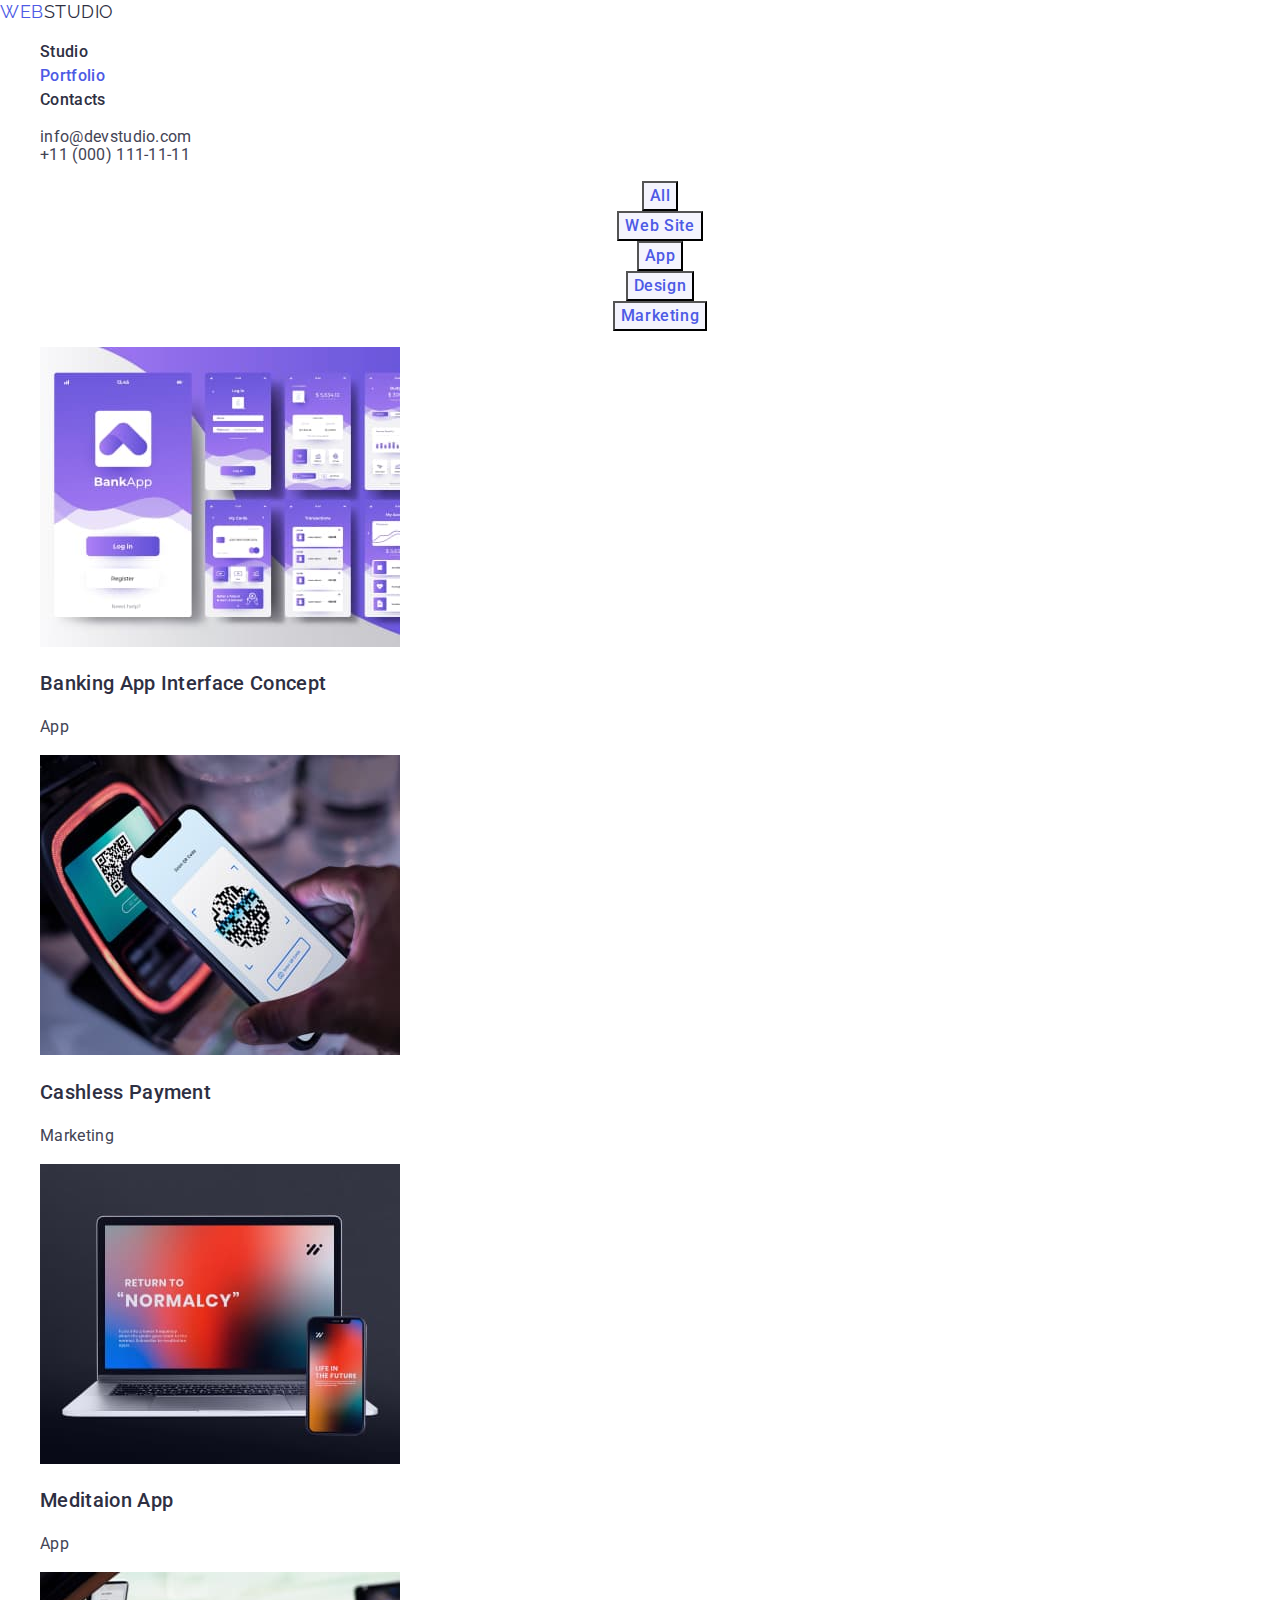
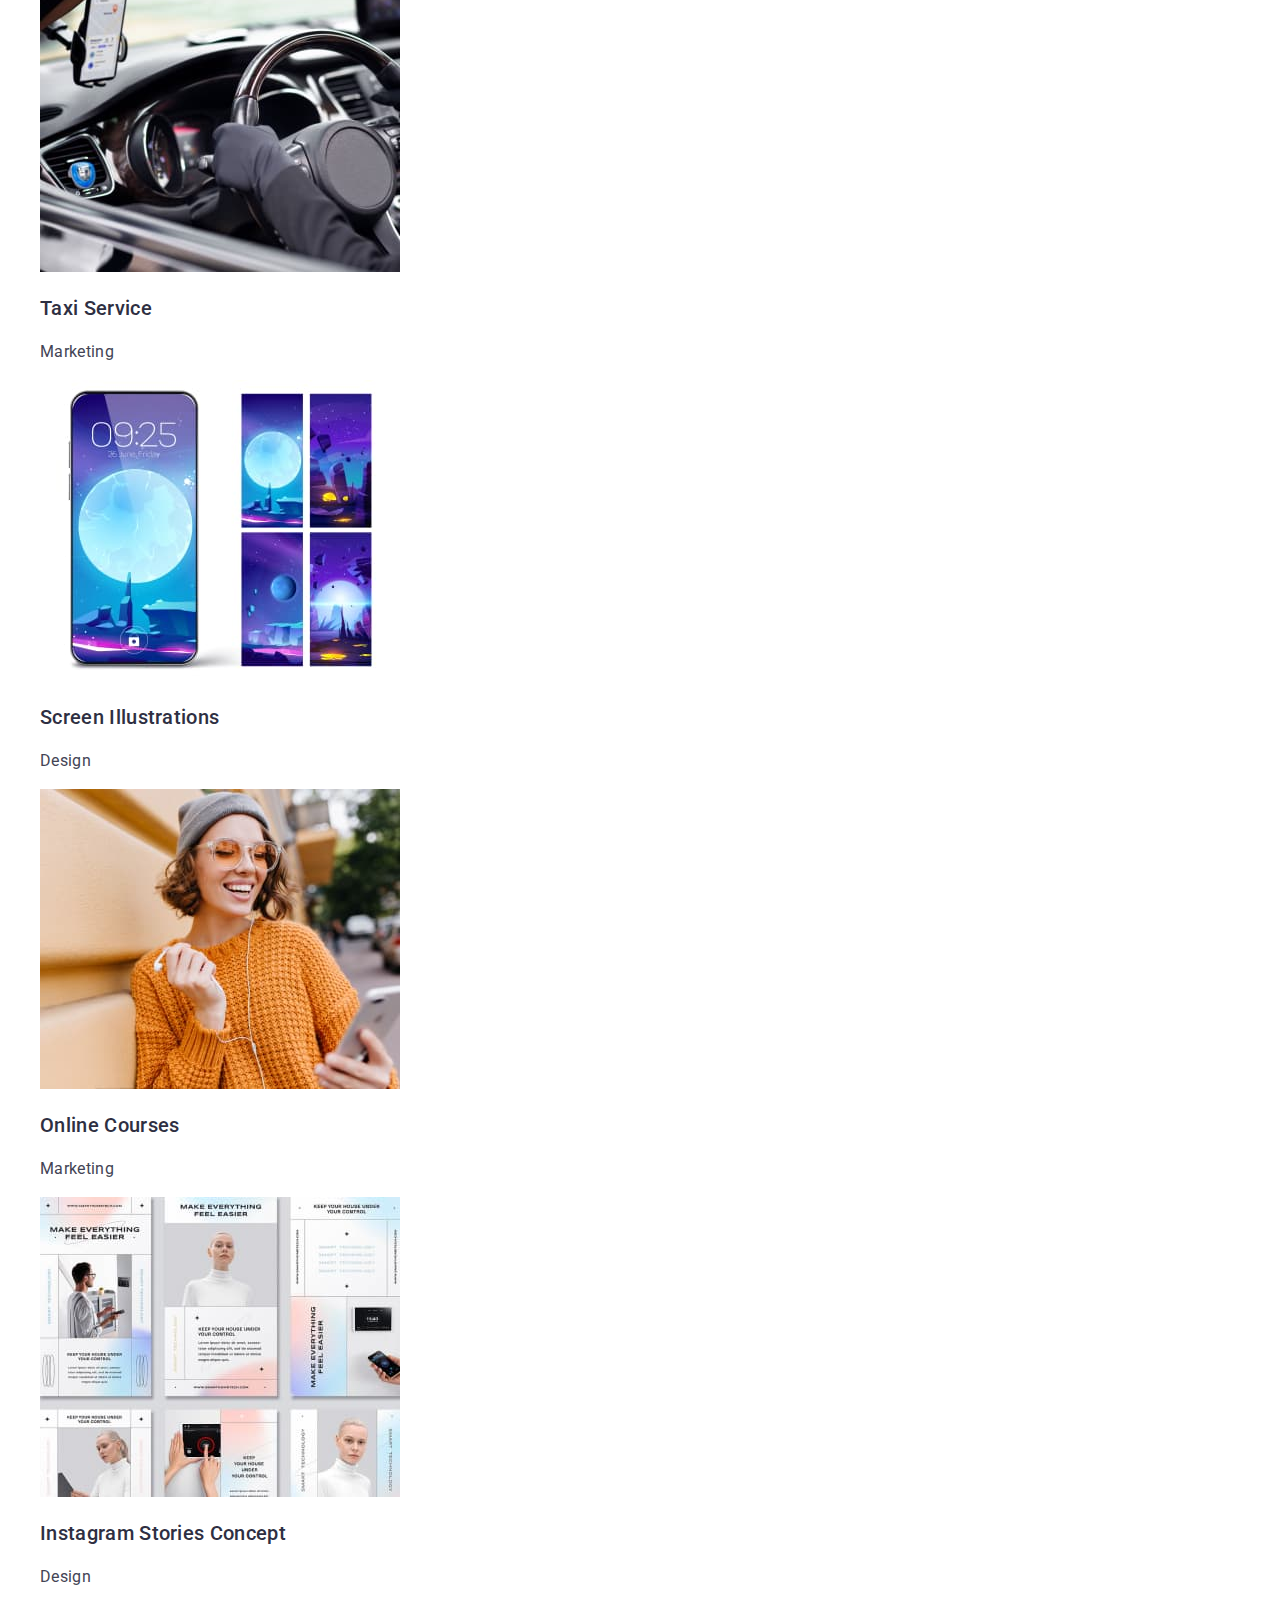
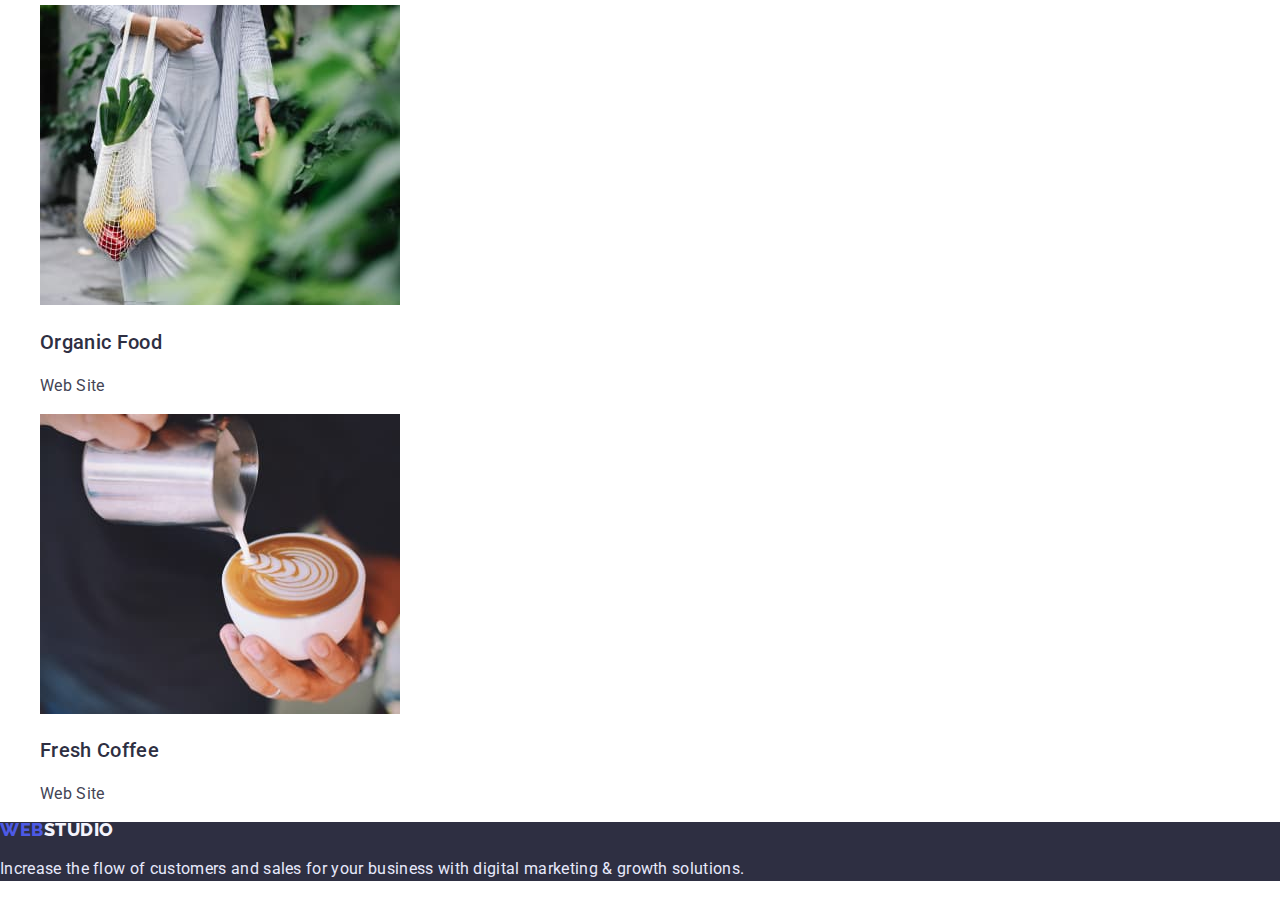
==== portfolio.html @ 766f39b8 "summ" ====
<!DOCTYPE html>
<html lang="en">
  <head>
    <meta charset="UTF-8" />
    <meta http-equiv="X-UA-Compatible" content="IE=edge" />
    <meta name="viewport" content="width=device-width, initial-scale=1.0" />
    <title>Portfolio</title>
    <link rel="preconnect" href="https://fonts.googleapis.com" />
    <link rel="preconnect" href="https://fonts.gstatic.com" crossorigin />
    <link
      href="https://fonts.googleapis.com/css2?family=Raleway:wght@800&family=Roboto:wght@400;500;700;900&display=swap"
      rel="stylesheet"
    />
    <link rel="stylesheet" href="./css/modern-normalize.css" />
    <link rel="stylesheet" href="./css/styles.css" />
  </head>
  <body>
    <!----------------------------------- header-section -------------------------------------->
    <header class="page-header">
      <a href="./index.html" class="link logo"
        ><span class="logo-item">web</span><span class="logo-syllable">studio</span></a
      >

      <nav class="nav">
        <ul class="nav-list list">
          <li class="nav-list-item">
            <a href="./index.html" class="nav-list-link link">Studio</a>
          </li>
          <li class="nav-list-item">
            <a href="./portfolio.html" class="nav-list-link link current">Portfolio</a>
          </li>
          <li class="nav-list-item">
            <a href="" class="nav-list-link link">Contacts</a>
          </li>
        </ul>
      </nav>

      <ul class="contact-list list">
        <li class="contact-list-item">
          <a href="mailto:info@devstudio.com" class="contact-list-link link">info@devstudio.com</a>
        </li>
        <li class="contact-list-item">
          <a href="tel:+110001111111" class="contact-list-link link">+11 (000) 111-11-11</a>
        </li>
      </ul>
    </header>

    <main>
      <section>
        <!--------------------------------------- filter ---------------------------------------->
        <h1 class="visually-hidden">Our services</h1>
        <ul class="filter-list list">
          <li><button type="button" class="filter-btn pointer">All</button></li>
          <li><button type="button" class="filter-btn pointer">Web Site</button></li>
          <li><button type="button" class="filter-btn pointer">App</button></li>
          <li><button type="button" class="filter-btn pointer">Design</button></li>
          <li><button type="button" class="filter-btn pointer">Marketing</button></li>
        </ul>

        <!--------------------------------------- examples ---------------------------------------->
        <h2 class="visually-hidden">Examples</h2>
        <ul class="examples-list list">
          <li class="examples-item"
            ><img
              src="./img-potrfolio/example-1.jpg"
              alt="Banking App Interface Concept"
              width="360"
              height="300"
            />
            <h3 class="examples-title">Banking App Interface Concept</h3>
            <p class="examples-text">App</p>
          </li>
          <li class="examples-item"
            ><img
              src="./img-potrfolio/example-2.jpg"
              alt="Cashless Payment"
              width="360"
              height="300"
            />
            <h3 class="examples-title">Cashless Payment</h3>
            <p class="examples-text">Marketing</p>
          </li>
          <li class="examples-item"
            ><img
              src="./img-potrfolio/example-3.jpg"
              alt="Meditaion App"
              width="360"
              height="300"
            />
            <h3 class="examples-title">Meditaion App</h3>
            <p class="examples-text">App</p>
          </li>
          <li class="examples-item"
            ><img src="./img-potrfolio/example-4.jpg" alt="Taxi Service" width="360" height="300" />
            <h3 class="examples-title">Taxi Service</h3>
            <p class="examples-text">Marketing</p>
          </li>
          <li class="examples-item"
            ><img
              src="./img-potrfolio/example-5.jpg"
              alt="Screen Illustrations"
              width="360"
              height="300"
            />
            <h3 class="examples-title">Screen Illustrations</h3>
            <p class="examples-text">Design</p>
          </li>
          <li class="examples-item"
            ><img
              src="./img-potrfolio/example-6.jpg"
              alt="Online Courses"
              width="360"
              height="300"
            />
            <h3 class="examples-title">Online Courses</h3>
            <p class="examples-text">Marketing</p>
          </li>
          <li class="examples-item"
            ><img
              src="./img-potrfolio/example-7.jpg"
              alt="Instagram Stories Concept"
              width="360"
              height="300"
            />
            <h3 class="examples-title">Instagram Stories Concept</h3>
            <p class="examples-text">Design</p>
          </li>
          <li class="examples-item"
            ><img src="./img-potrfolio/example-8.jpg" alt="Organic Food" width="360" height="300" />
            <h3 class="examples-title">Organic Food</h3>
            <p class="examples-text">Web Site</p>
          </li>
          <li class="examples-item"
            ><img src="./img-potrfolio/example-9.jpg" alt="Fresh Coffee" width="360" height="300" />
            <h3 class="examples-title">Fresh Coffee</h3>
            <p class="examples-text">Web Site</p>
          </li>
        </ul>
      </section>
    </main>
    <!-- -------------------------------------- footer ------------------------------------------>
    <footer class="footer">
      <h2 class="visually-hidden">Call to action</h2>
      <a href="./index.html" class="link footer-logo"
        ><span class="logo-item">web</span
        ><span class="footer-logo-syllable-secondary">studio</span></a
      >
      <p class="footer-text">
        Increase the flow of customers and sales for your business with digital marketing & growth
        solutions.
      </p>
    </footer>
  </body>
</html>
---- css/styles.css ----
:root {
  /* colors */
  --primary-background: #ffffff;
  --primary-brand: #4d5ae5;
  --pressed-state: #404bbf;
  --dark: #2e2f42;
  --text: #434455;
  --accent: #e7e9fc;
  --light: #f4f4fd;
}

body {
  background-color: var(--primary-background);
  color: var(--dark);
  font-family: 'Roboto', sans-serif;
  letter-spacing: 0.02em;
  font-size: 16px;
}

.list {
  list-style: none;
}
.link {
  text-decoration: none;
}

.visually-hidden {
  position: absolute;
  width: 1px;
  height: 1px;
  margin: -1px;
  border: 0;
  padding: 0;
  white-space: nowrap;
  clip-path: inset(100%);
  clip: rect(0 0 0 0);
  overflow: hidden;
}

/* ------------------header sectoin---------------*/

.logo {
  font-family: 'Raleway', sans-serif;
  font-size: 18px;
  line-height: 1.33;
  letter-spacing: 0.03em;
  text-transform: uppercase;
}

.logo-item {
  color: var(--primary-brand);
}
.logo-syllable {
  color: var(--dark);
}

.nav-list {
  line-height: 1.5;
}

.nav-list-link {
  font-weight: 500;
  color: var(--dark);
}

.current {
  color: var(--primary-brand);
}

.contact-list-link {
  color: var(--text);
}

.nav-list-link:hover,
.nav-list-link:focus,
.contact-list-link:hover,
.contact-list-link:focus {
  color: var(--primary-brand);
}

/* -----------------------hero----------------------- */

.hero {
  background-color: var(--dark);
}
.main-title {
  font-weight: 700;
  font-size: 56px;
  letter-spacing: 0.02em;
  line-height: 1.07;
  text-align: center;
  color: var(--primary-background);
}

.hero-btn {
  font-family: inherit;
  font-weight: 500;
  font-size: 16px;
  line-height: 1.5;
  letter-spacing: 0.04em;
  color: var(--primary-background);
  background-color: var(--primary-brand);
}

.pointer {
  cursor: pointer;
}

.hero-btn:hover,
.hero-btn:focus {
  color: var(--primary-background);
  background-color: var(--pressed-state);
}

/* ------------------advantages------------------------ */
.advantages-slogan {
  font-weight: 500;
  font-size: 20px;
  line-height: 1.2;
  letter-spacing: 0.02em;
}

.advantages-text {
  line-height: 1.5;
  color: var(--text);
}

/* ----------------features---------------------- */
.features-title {
  font-weight: 700;
  font-size: 36px;
  line-height: 1.11;
  text-align: center;
  text-transform: capitalize;
  letter-spacing: 0.02em;
}

/* ------------------------teem----------------------*/
.teem-section {
  background-color: var(--light);
}

.teem-title {
  font-weight: 700;
  font-size: 36px;
  line-height: 1.11;
  text-align: center;
  text-transform: capitalize;
  letter-spacing: 0.02em;
}

.teem-list-name {
  font-weight: 500;
  font-size: 20px;
  line-height: 1.2;
  text-align: center;
  letter-spacing: 0.02em;
}

.teem-list-profession {
  line-height: 1.5;
  text-align: center;
  color: var(--text);
}

/*----------------------PORTFOLIO------------------ */

/*---------------------- filter --------------------*/

.filter-list {
  text-align: center;
}
.filter-btn {
  font-family: inherit;
  font-weight: 500;
  font-size: 16px;
  line-height: 1.5;
  letter-spacing: 0.04em;
  color: var(--primary-brand);
  background-color: var(--light);
}

.filter-btn:hover,
.filter-btn:focus {
  color: var(--primary-background);
  background-color: var(--pressed-state);
}

/* ---------------------examples------------------- */
.examples-title {
  font-weight: 500;
  font-size: 20px;
  line-height: 1.2;
}

.examples-text {
  line-height: 1.5;
  color: var(--text);
}

/* -----------------------------footer------------------------------- */
.footer {
  background-color: var(--dark);
}

.footer-logo {
  font-family: 'Raleway', sans-serif;
  font-weight: 800;
  font-size: 18px;
  line-height: 1.17px;
  letter-spacing: 0.03em;
  text-transform: uppercase;
}

.footer-logo-syllable-secondary {
  color: var(--light);
}

.footer-text {
  line-height: 1.5;
  color: var(--accent);
}
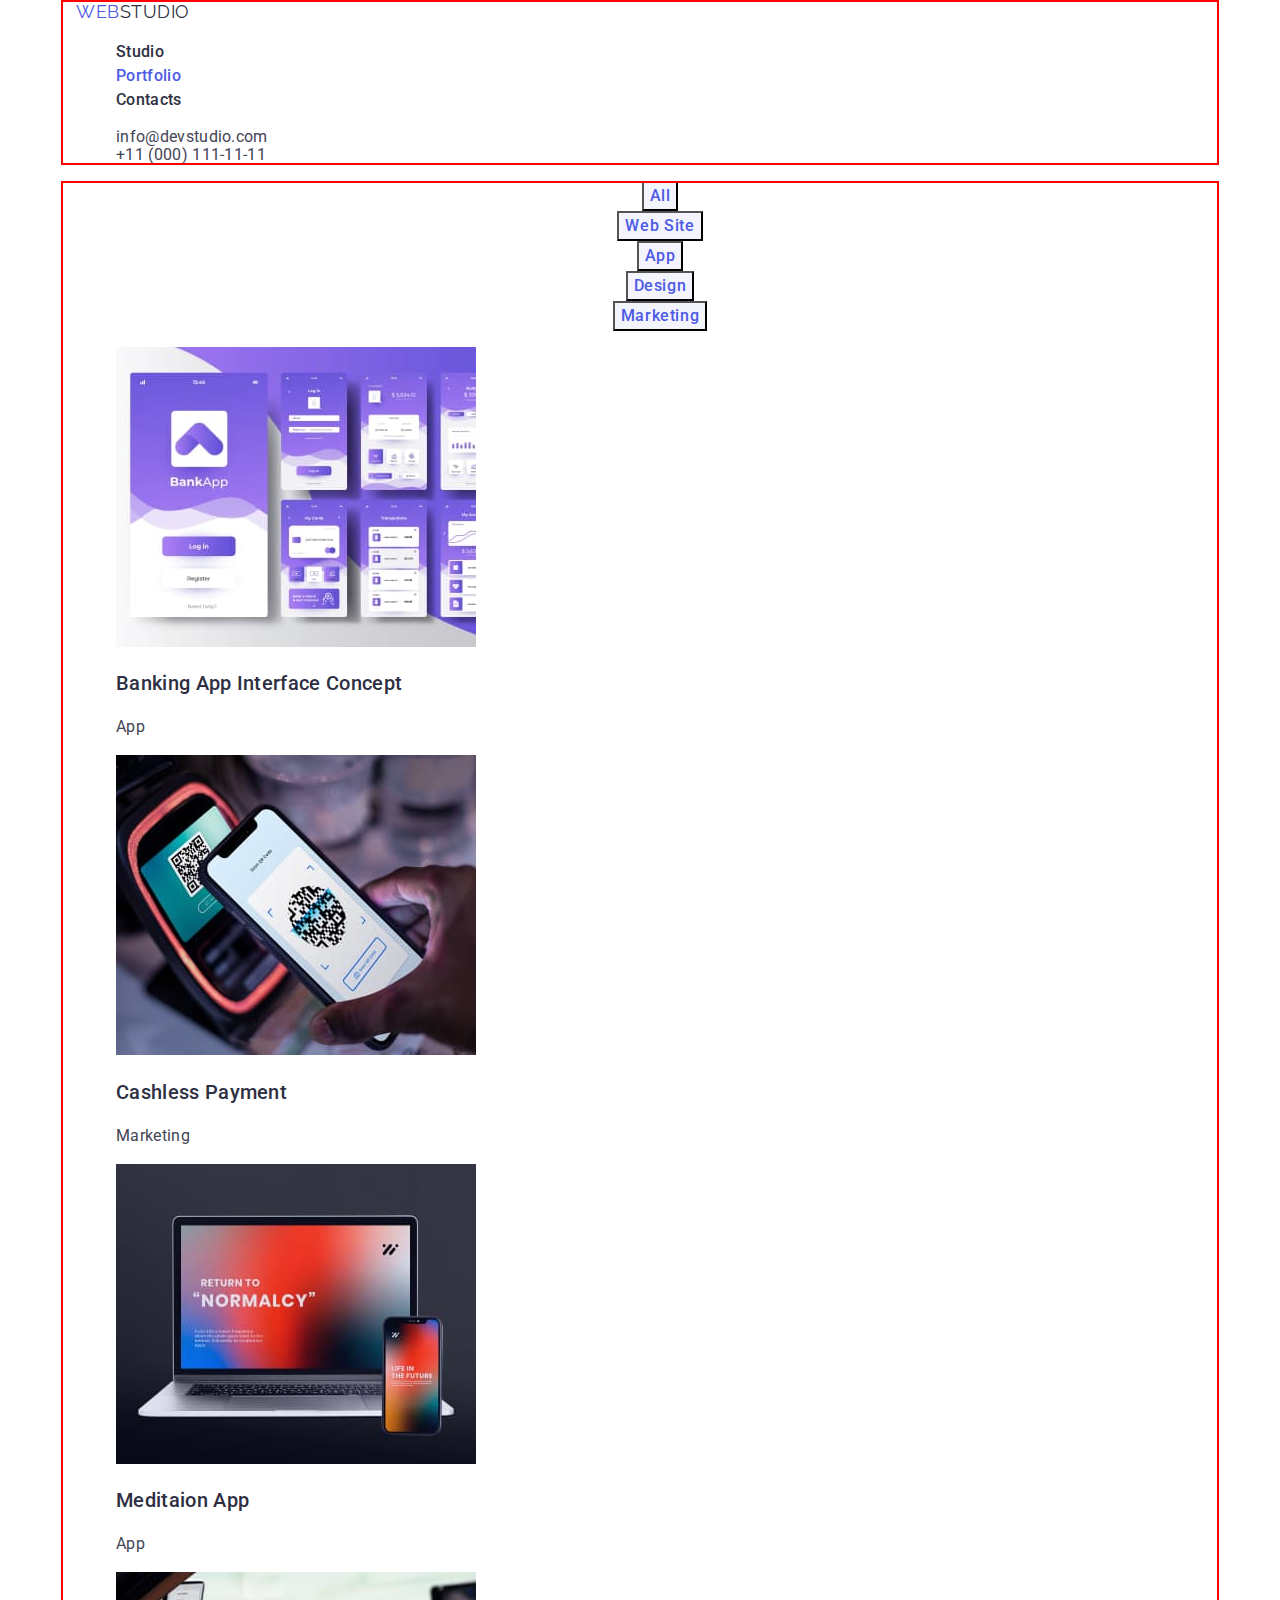
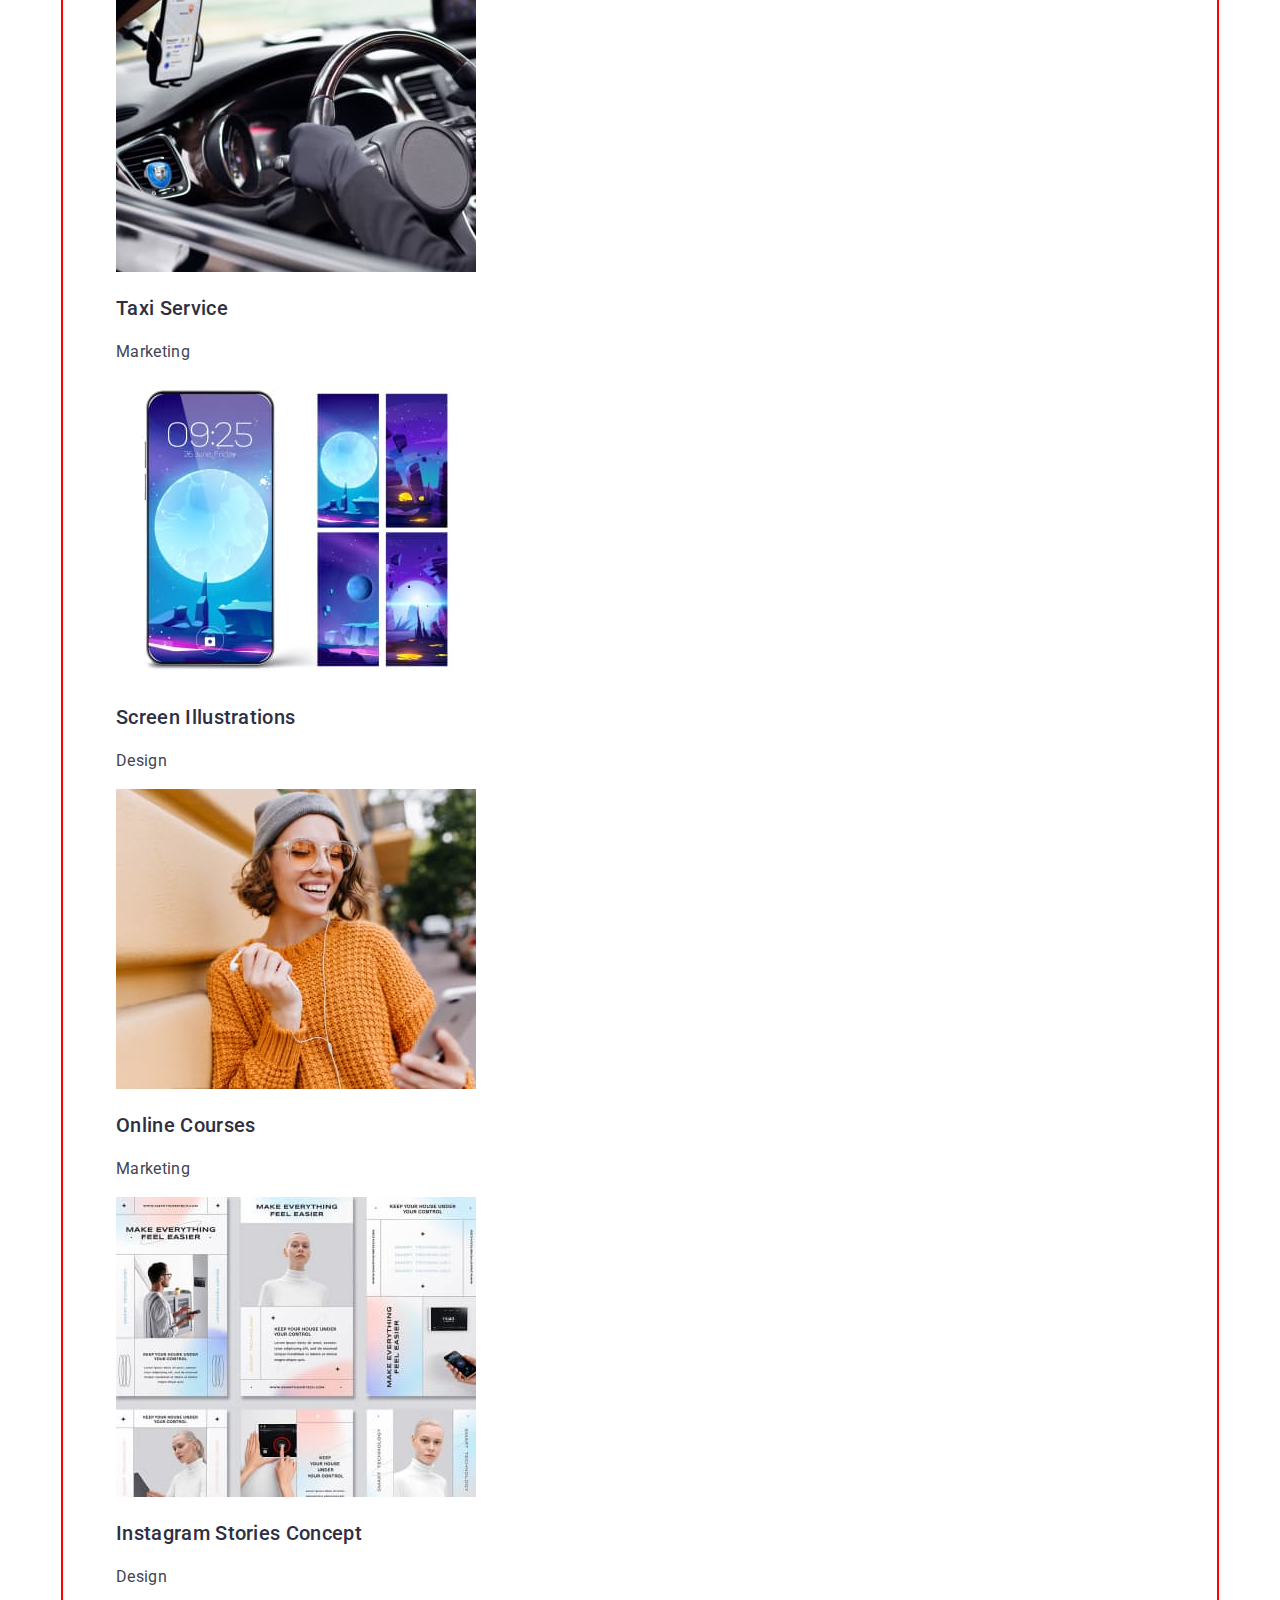
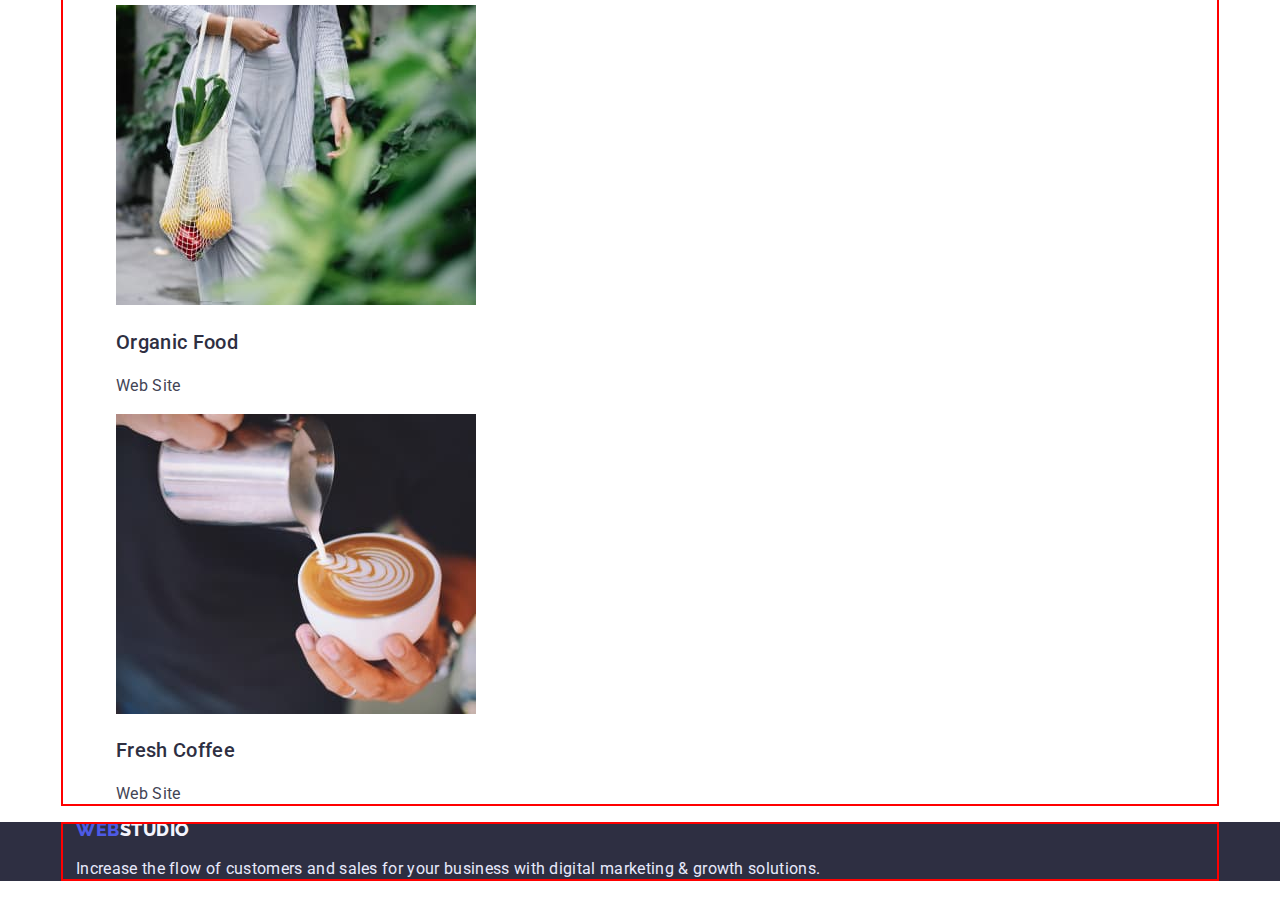
==== commit 73670cfe: "outline+" ====
--- a/portfolio.html
+++ b/portfolio.html
@@ -11,144 +11,169 @@
       href="https://fonts.googleapis.com/css2?family=Raleway:wght@800&family=Roboto:wght@400;500;700;900&display=swap"
       rel="stylesheet"
     />
-    <link rel="stylesheet" href="./css/modern-normalize.css" />
+    <link
+      rel="stylesheet"
+      href="https://cdn.jsdelivr.net/npm/modern-normalize@1.1.0/modern-normalize.css"
+    />
     <link rel="stylesheet" href="./css/styles.css" />
   </head>
   <body>
     <!----------------------------------- header-section -------------------------------------->
     <header class="page-header">
-      <a href="./index.html" class="link logo"
-        ><span class="logo-item">web</span><span class="logo-syllable">studio</span></a
-      >
+      <div class="container">
+        <a href="./index.html" class="link logo"
+          ><span class="logo-item">web</span><span class="logo-syllable">studio</span></a
+        >
+        <nav class="nav">
+          <ul class="nav-list list">
+            <li class="nav-list-item">
+              <a href="./index.html" class="nav-list-link link">Studio</a>
+            </li>
+            <li class="nav-list-item">
+              <a href="./portfolio.html" class="nav-list-link link current">Portfolio</a>
+            </li>
+            <li class="nav-list-item">
+              <a href="" class="nav-list-link link">Contacts</a>
+            </li>
+          </ul>
+        </nav>
 
-      <nav class="nav">
-        <ul class="nav-list list">
-          <li class="nav-list-item">
-            <a href="./index.html" class="nav-list-link link">Studio</a>
+        <ul class="contact-list list">
+          <li class="contact-list-item">
+            <a href="mailto:info@devstudio.com" class="contact-list-link link"
+              >info@devstudio.com</a
+            >
           </li>
-          <li class="nav-list-item">
-            <a href="./portfolio.html" class="nav-list-link link current">Portfolio</a>
-          </li>
-          <li class="nav-list-item">
-            <a href="" class="nav-list-link link">Contacts</a>
+          <li class="contact-list-item">
+            <a href="tel:+110001111111" class="contact-list-link link">+11 (000) 111-11-11</a>
           </li>
         </ul>
-      </nav>
-
-      <ul class="contact-list list">
-        <li class="contact-list-item">
-          <a href="mailto:info@devstudio.com" class="contact-list-link link">info@devstudio.com</a>
-        </li>
-        <li class="contact-list-item">
-          <a href="tel:+110001111111" class="contact-list-link link">+11 (000) 111-11-11</a>
-        </li>
-      </ul>
+      </div>
     </header>
 
     <main>
       <section>
-        <!--------------------------------------- filter ---------------------------------------->
-        <h1 class="visually-hidden">Our services</h1>
-        <ul class="filter-list list">
-          <li><button type="button" class="filter-btn pointer">All</button></li>
-          <li><button type="button" class="filter-btn pointer">Web Site</button></li>
-          <li><button type="button" class="filter-btn pointer">App</button></li>
-          <li><button type="button" class="filter-btn pointer">Design</button></li>
-          <li><button type="button" class="filter-btn pointer">Marketing</button></li>
-        </ul>
+        <div class="container">
+          <!--------------------------------------- filter ---------------------------------------->
+          <h1 class="visually-hidden">Our services</h1>
+          <ul class="filter-list list">
+            <li><button type="button" class="filter-btn pointer">All</button></li>
+            <li><button type="button" class="filter-btn pointer">Web Site</button></li>
+            <li><button type="button" class="filter-btn pointer">App</button></li>
+            <li><button type="button" class="filter-btn pointer">Design</button></li>
+            <li><button type="button" class="filter-btn pointer">Marketing</button></li>
+          </ul>
 
-        <!--------------------------------------- examples ---------------------------------------->
-        <h2 class="visually-hidden">Examples</h2>
-        <ul class="examples-list list">
-          <li class="examples-item"
-            ><img
-              src="./img-potrfolio/example-1.jpg"
-              alt="Banking App Interface Concept"
-              width="360"
-              height="300"
-            />
-            <h3 class="examples-title">Banking App Interface Concept</h3>
-            <p class="examples-text">App</p>
-          </li>
-          <li class="examples-item"
-            ><img
-              src="./img-potrfolio/example-2.jpg"
-              alt="Cashless Payment"
-              width="360"
-              height="300"
-            />
-            <h3 class="examples-title">Cashless Payment</h3>
-            <p class="examples-text">Marketing</p>
-          </li>
-          <li class="examples-item"
-            ><img
-              src="./img-potrfolio/example-3.jpg"
-              alt="Meditaion App"
-              width="360"
-              height="300"
-            />
-            <h3 class="examples-title">Meditaion App</h3>
-            <p class="examples-text">App</p>
-          </li>
-          <li class="examples-item"
-            ><img src="./img-potrfolio/example-4.jpg" alt="Taxi Service" width="360" height="300" />
-            <h3 class="examples-title">Taxi Service</h3>
-            <p class="examples-text">Marketing</p>
-          </li>
-          <li class="examples-item"
-            ><img
-              src="./img-potrfolio/example-5.jpg"
-              alt="Screen Illustrations"
-              width="360"
-              height="300"
-            />
-            <h3 class="examples-title">Screen Illustrations</h3>
-            <p class="examples-text">Design</p>
-          </li>
-          <li class="examples-item"
-            ><img
-              src="./img-potrfolio/example-6.jpg"
-              alt="Online Courses"
-              width="360"
-              height="300"
-            />
-            <h3 class="examples-title">Online Courses</h3>
-            <p class="examples-text">Marketing</p>
-          </li>
-          <li class="examples-item"
-            ><img
-              src="./img-potrfolio/example-7.jpg"
-              alt="Instagram Stories Concept"
-              width="360"
-              height="300"
-            />
-            <h3 class="examples-title">Instagram Stories Concept</h3>
-            <p class="examples-text">Design</p>
-          </li>
-          <li class="examples-item"
-            ><img src="./img-potrfolio/example-8.jpg" alt="Organic Food" width="360" height="300" />
-            <h3 class="examples-title">Organic Food</h3>
-            <p class="examples-text">Web Site</p>
-          </li>
-          <li class="examples-item"
-            ><img src="./img-potrfolio/example-9.jpg" alt="Fresh Coffee" width="360" height="300" />
-            <h3 class="examples-title">Fresh Coffee</h3>
-            <p class="examples-text">Web Site</p>
-          </li>
-        </ul>
+          <!--------------------------------------- examples ---------------------------------------->
+          <h2 class="visually-hidden">Examples</h2>
+          <ul class="examples-list list">
+            <li class="examples-item"
+              ><img
+                src="./img-potrfolio/example-1.jpg"
+                alt="Banking App Interface Concept"
+                width="360"
+                height="300"
+              />
+              <h3 class="examples-title">Banking App Interface Concept</h3>
+              <p class="examples-text">App</p>
+            </li>
+            <li class="examples-item"
+              ><img
+                src="./img-potrfolio/example-2.jpg"
+                alt="Cashless Payment"
+                width="360"
+                height="300"
+              />
+              <h3 class="examples-title">Cashless Payment</h3>
+              <p class="examples-text">Marketing</p>
+            </li>
+            <li class="examples-item"
+              ><img
+                src="./img-potrfolio/example-3.jpg"
+                alt="Meditaion App"
+                width="360"
+                height="300"
+              />
+              <h3 class="examples-title">Meditaion App</h3>
+              <p class="examples-text">App</p>
+            </li>
+            <li class="examples-item"
+              ><img
+                src="./img-potrfolio/example-4.jpg"
+                alt="Taxi Service"
+                width="360"
+                height="300"
+              />
+              <h3 class="examples-title">Taxi Service</h3>
+              <p class="examples-text">Marketing</p>
+            </li>
+            <li class="examples-item"
+              ><img
+                src="./img-potrfolio/example-5.jpg"
+                alt="Screen Illustrations"
+                width="360"
+                height="300"
+              />
+              <h3 class="examples-title">Screen Illustrations</h3>
+              <p class="examples-text">Design</p>
+            </li>
+            <li class="examples-item"
+              ><img
+                src="./img-potrfolio/example-6.jpg"
+                alt="Online Courses"
+                width="360"
+                height="300"
+              />
+              <h3 class="examples-title">Online Courses</h3>
+              <p class="examples-text">Marketing</p>
+            </li>
+            <li class="examples-item"
+              ><img
+                src="./img-potrfolio/example-7.jpg"
+                alt="Instagram Stories Concept"
+                width="360"
+                height="300"
+              />
+              <h3 class="examples-title">Instagram Stories Concept</h3>
+              <p class="examples-text">Design</p>
+            </li>
+            <li class="examples-item"
+              ><img
+                src="./img-potrfolio/example-8.jpg"
+                alt="Organic Food"
+                width="360"
+                height="300"
+              />
+              <h3 class="examples-title">Organic Food</h3>
+              <p class="examples-text">Web Site</p>
+            </li>
+            <li class="examples-item"
+              ><img
+                src="./img-potrfolio/example-9.jpg"
+                alt="Fresh Coffee"
+                width="360"
+                height="300"
+              />
+              <h3 class="examples-title">Fresh Coffee</h3>
+              <p class="examples-text">Web Site</p>
+            </li>
+          </ul>
+        </div>
       </section>
     </main>
     <!-- -------------------------------------- footer ------------------------------------------>
     <footer class="footer">
-      <h2 class="visually-hidden">Call to action</h2>
-      <a href="./index.html" class="link footer-logo"
-        ><span class="logo-item">web</span
-        ><span class="footer-logo-syllable-secondary">studio</span></a
-      >
-      <p class="footer-text">
-        Increase the flow of customers and sales for your business with digital marketing & growth
-        solutions.
-      </p>
+      <div class="container">
+        <h2 class="visually-hidden">Call to action</h2>
+        <a href="./index.html" class="link footer-logo"
+          ><span class="logo-item">web</span
+          ><span class="footer-logo-syllable-secondary">studio</span></a
+        >
+        <p class="footer-text">
+          Increase the flow of customers and sales for your business with digital marketing & growth
+          solutions.
+        </p>
+      </div>
     </footer>
   </body>
 </html>
--- a/css/styles.css
+++ b/css/styles.css
@@ -15,6 +15,16 @@
   font-family: 'Roboto', sans-serif;
   letter-spacing: 0.02em;
   font-size: 16px;
+}
+
+.container {
+  width: 1158px;
+  padding-left: 15px;
+  padding-right: 15px;
+  margin-left: auto;
+  margin-right: auto;
+  outline: 2px solid red;
+  outline-offset: -2px;
 }
 
 .list {
@@ -92,7 +102,14 @@
   color: var(--primary-background);
 }
 
+.hero {
+}
+
 .hero-btn {
+  display: inline-block;
+  padding: 16px 32px;
+  border-radius: 4px;
+
   font-family: inherit;
   font-weight: 500;
   font-size: 16px;
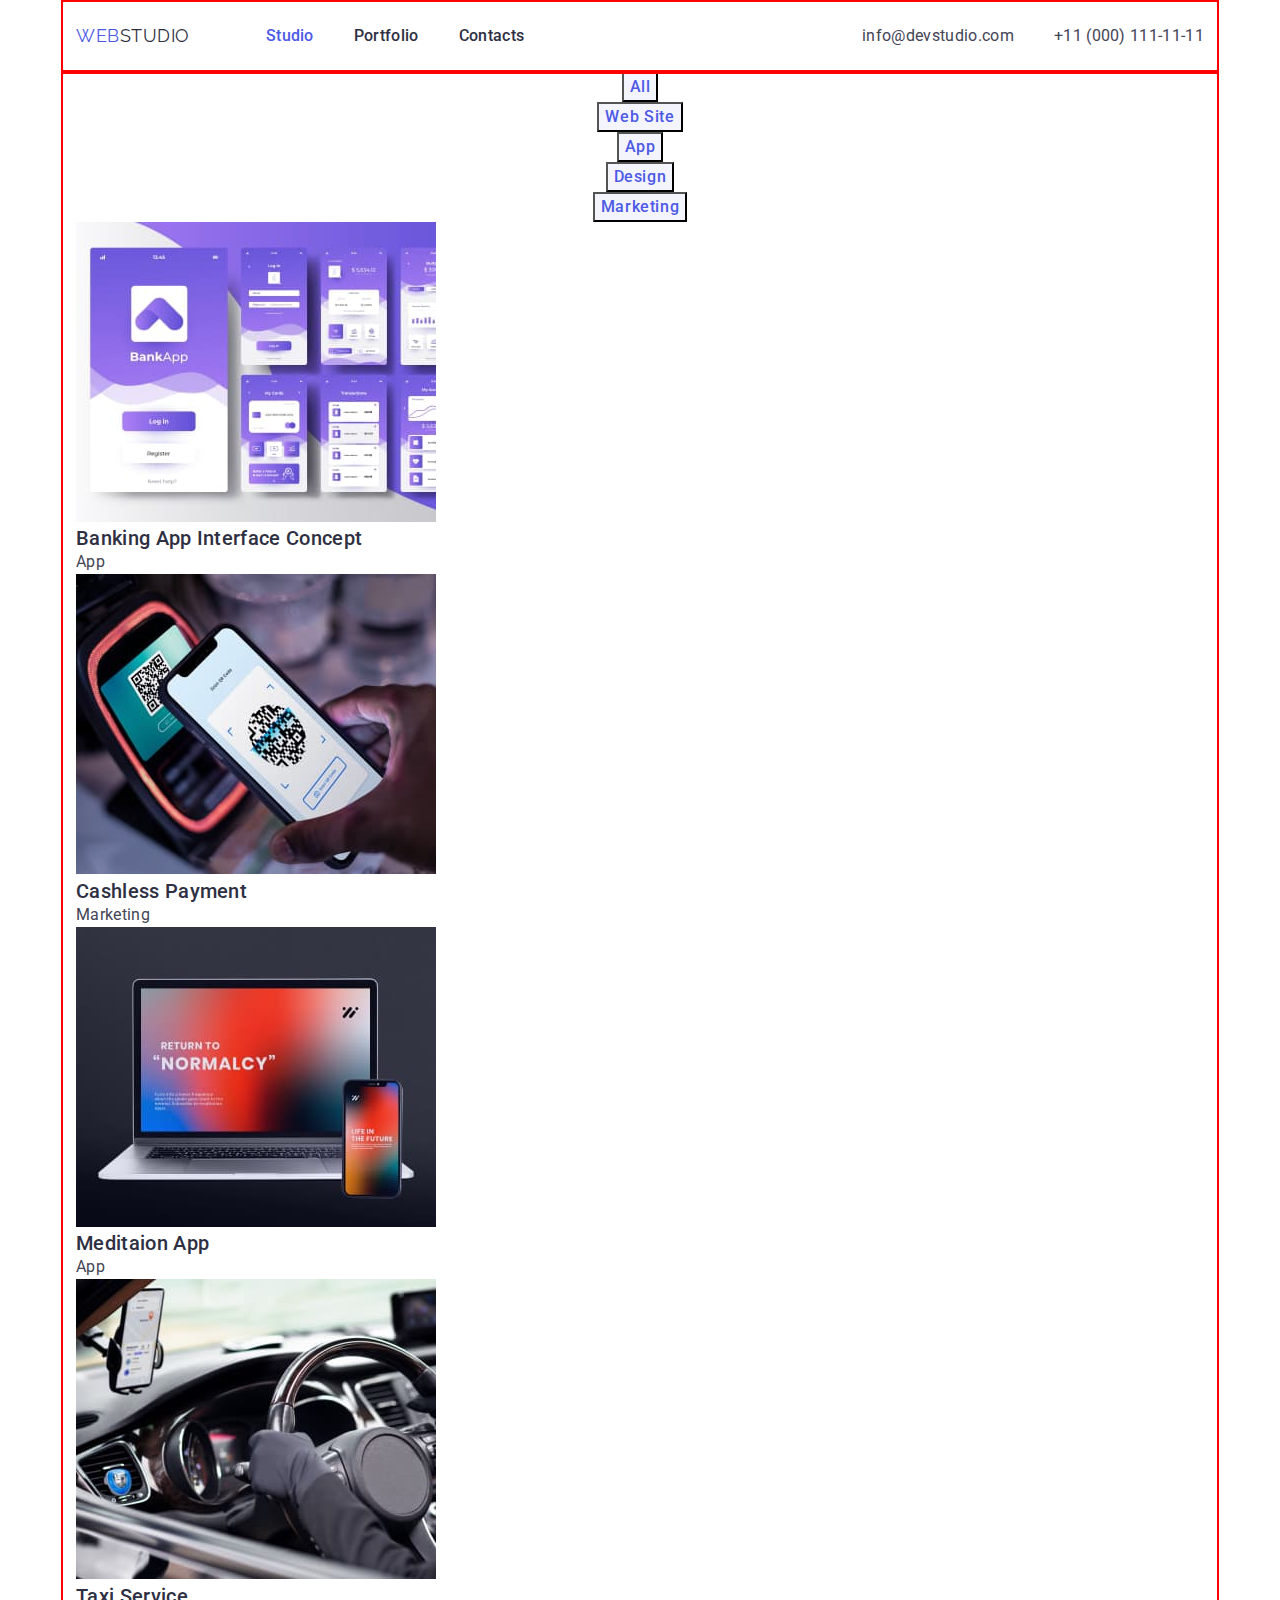
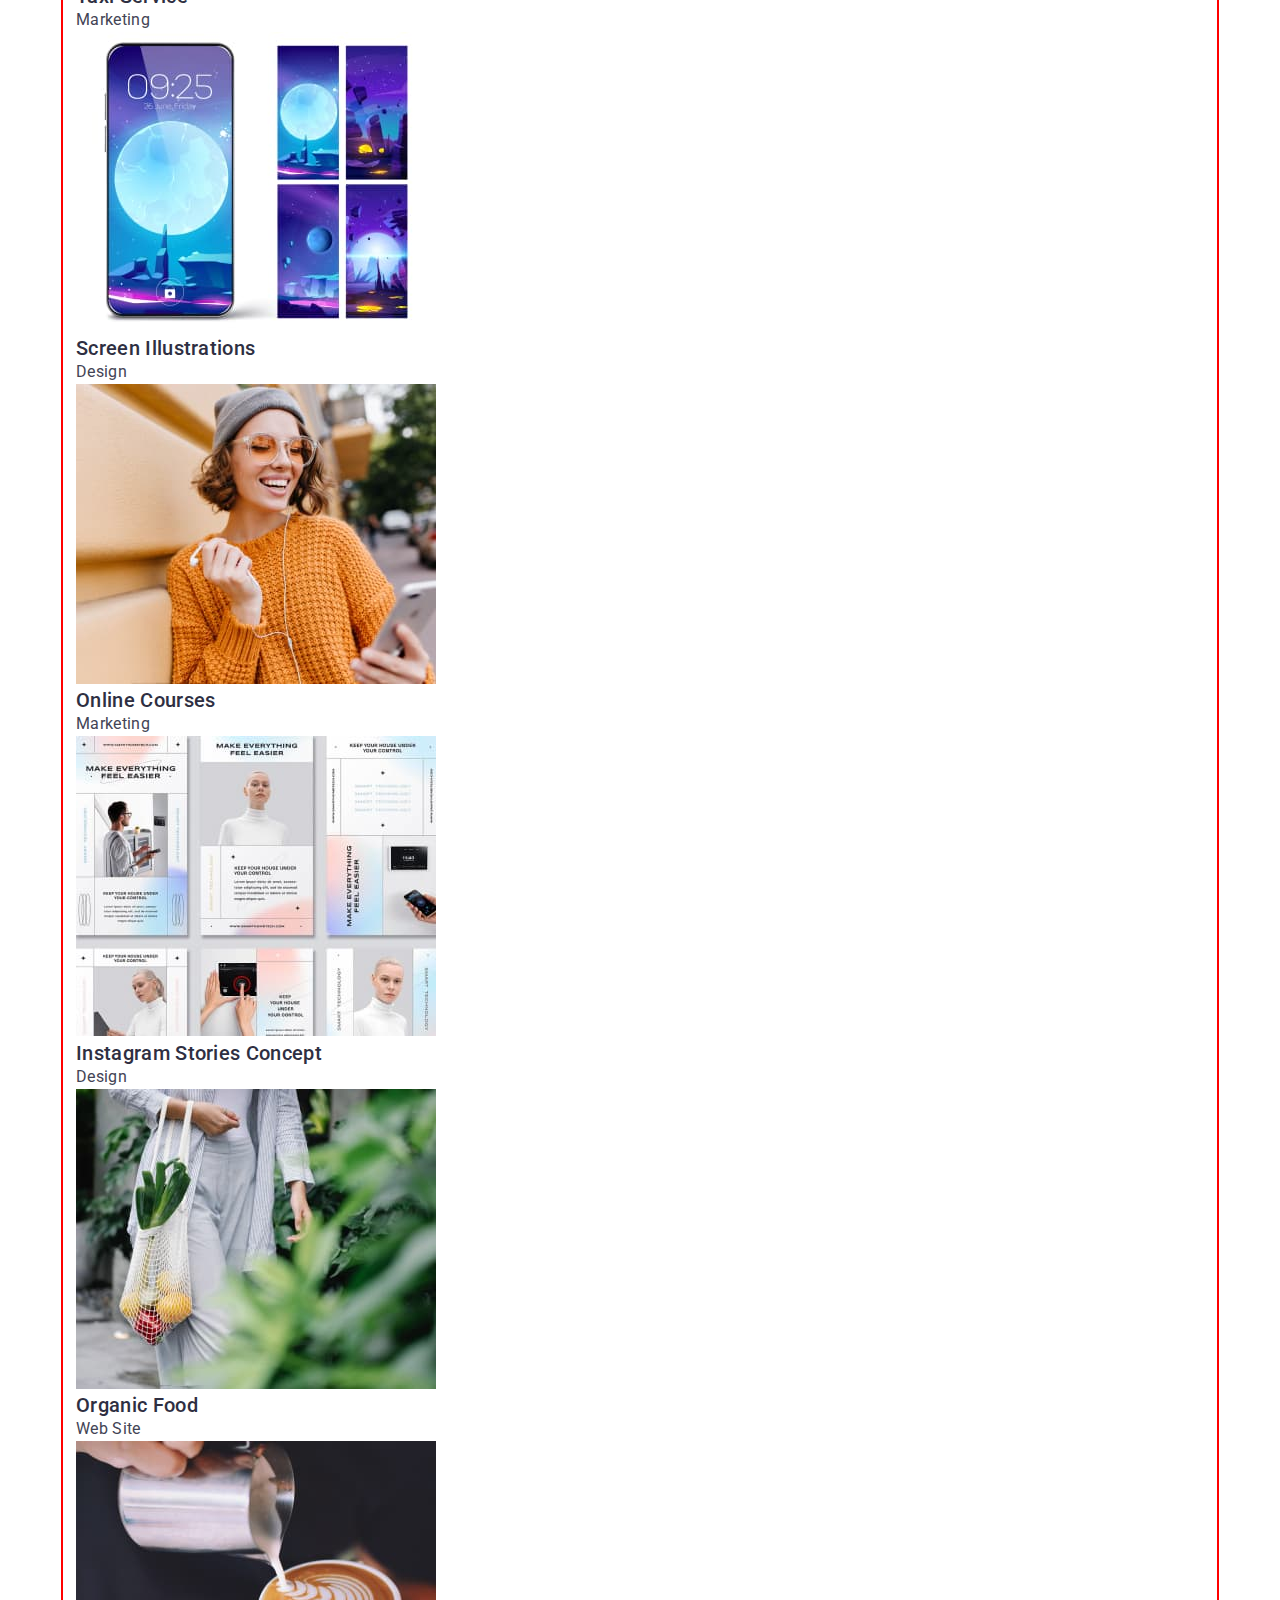
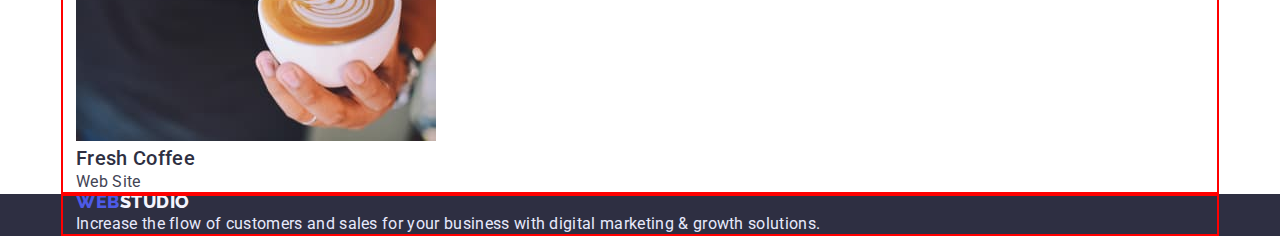
==== commit 90a30ece: "hero+" ====
--- a/portfolio.html
+++ b/portfolio.html
@@ -20,17 +20,17 @@
   <body>
     <!----------------------------------- header-section -------------------------------------->
     <header class="page-header">
-      <div class="container">
+      <div class="container page-header-container">
         <a href="./index.html" class="link logo"
           ><span class="logo-item">web</span><span class="logo-syllable">studio</span></a
         >
         <nav class="nav">
-          <ul class="nav-list list">
+          <ul class="nav-list nav-container list">
             <li class="nav-list-item">
-              <a href="./index.html" class="nav-list-link link">Studio</a>
+              <a href="./index.html" class="nav-list-link link current">Studio</a>
             </li>
             <li class="nav-list-item">
-              <a href="./portfolio.html" class="nav-list-link link current">Portfolio</a>
+              <a href="./portfolio.html" class="nav-list-link link">Portfolio</a>
             </li>
             <li class="nav-list-item">
               <a href="" class="nav-list-link link">Contacts</a>
@@ -38,7 +38,7 @@
           </ul>
         </nav>
 
-        <ul class="contact-list list">
+        <ul class="contact-list contact-list-container list">
           <li class="contact-list-item">
             <a href="mailto:info@devstudio.com" class="contact-list-link link"
               >info@devstudio.com</a
--- a/css/styles.css
+++ b/css/styles.css
@@ -17,12 +17,30 @@
   font-size: 16px;
 }
 
+/* -------------------reset--------------- */
+
+h1,
+h2,
+h3,
+h4,
+h5,
+h6,
+p,
+ul {
+  margin: 0;
+  padding: 0;
+  border: 0;
+  font-size: 100%;
+  font: inherit;
+  vertical-align: baseline;
+}
+
+/* ---------------------reset end------------------ */
+
 .container {
-  width: 1158px;
-  padding-left: 15px;
-  padding-right: 15px;
-  margin-left: auto;
-  margin-right: auto;
+  max-width: 1158px;
+  padding: 0 15px;
+  margin: 0 auto;
   outline: 2px solid red;
   outline-offset: -2px;
 }
@@ -62,6 +80,7 @@
 }
 .logo-syllable {
   color: var(--dark);
+  margin-right: 76px;
 }
 
 .nav-list {
@@ -69,6 +88,9 @@
 }
 
 .nav-list-link {
+  display: block;
+  padding-top: 24px;
+  padding-bottom: 24px;
   font-weight: 500;
   color: var(--dark);
 }
@@ -78,6 +100,9 @@
 }
 
 .contact-list-link {
+  display: block;
+  padding-top: 24px;
+  padding-bottom: 24px;
   color: var(--text);
 }
 
@@ -88,12 +113,42 @@
   color: var(--primary-brand);
 }
 
+.page-header-container {
+  display: flex;
+  align-items: center;
+  margin-bottom: 0px;
+}
+
+.nav-container {
+  display: flex;
+  align-items: center;
+  gap: 40px;
+}
+
+.contact-list-container {
+  display: flex;
+  align-items: center;
+  gap: 40px;
+  margin-left: auto;
+}
+
 /* -----------------------hero----------------------- */
 
 .hero {
   background-color: var(--dark);
 }
+
+.hero-container {
+  display: block;
+  align-items: center;
+  min-height: 600px;
+}
+
 .main-title {
+  padding-top: 188px;
+  padding-bottom: 48px;
+  margin: 0 auto;
+  width: 496px;
   font-weight: 700;
   font-size: 56px;
   letter-spacing: 0.02em;
@@ -102,14 +157,12 @@
   color: var(--primary-background);
 }
 
-.hero {
-}
-
 .hero-btn {
-  display: inline-block;
+  display: block;
+  margin: 0 auto;
+  border: none;
+  border-radius: 4px;
   padding: 16px 32px;
-  border-radius: 4px;
-
   font-family: inherit;
   font-weight: 500;
   font-size: 16px;
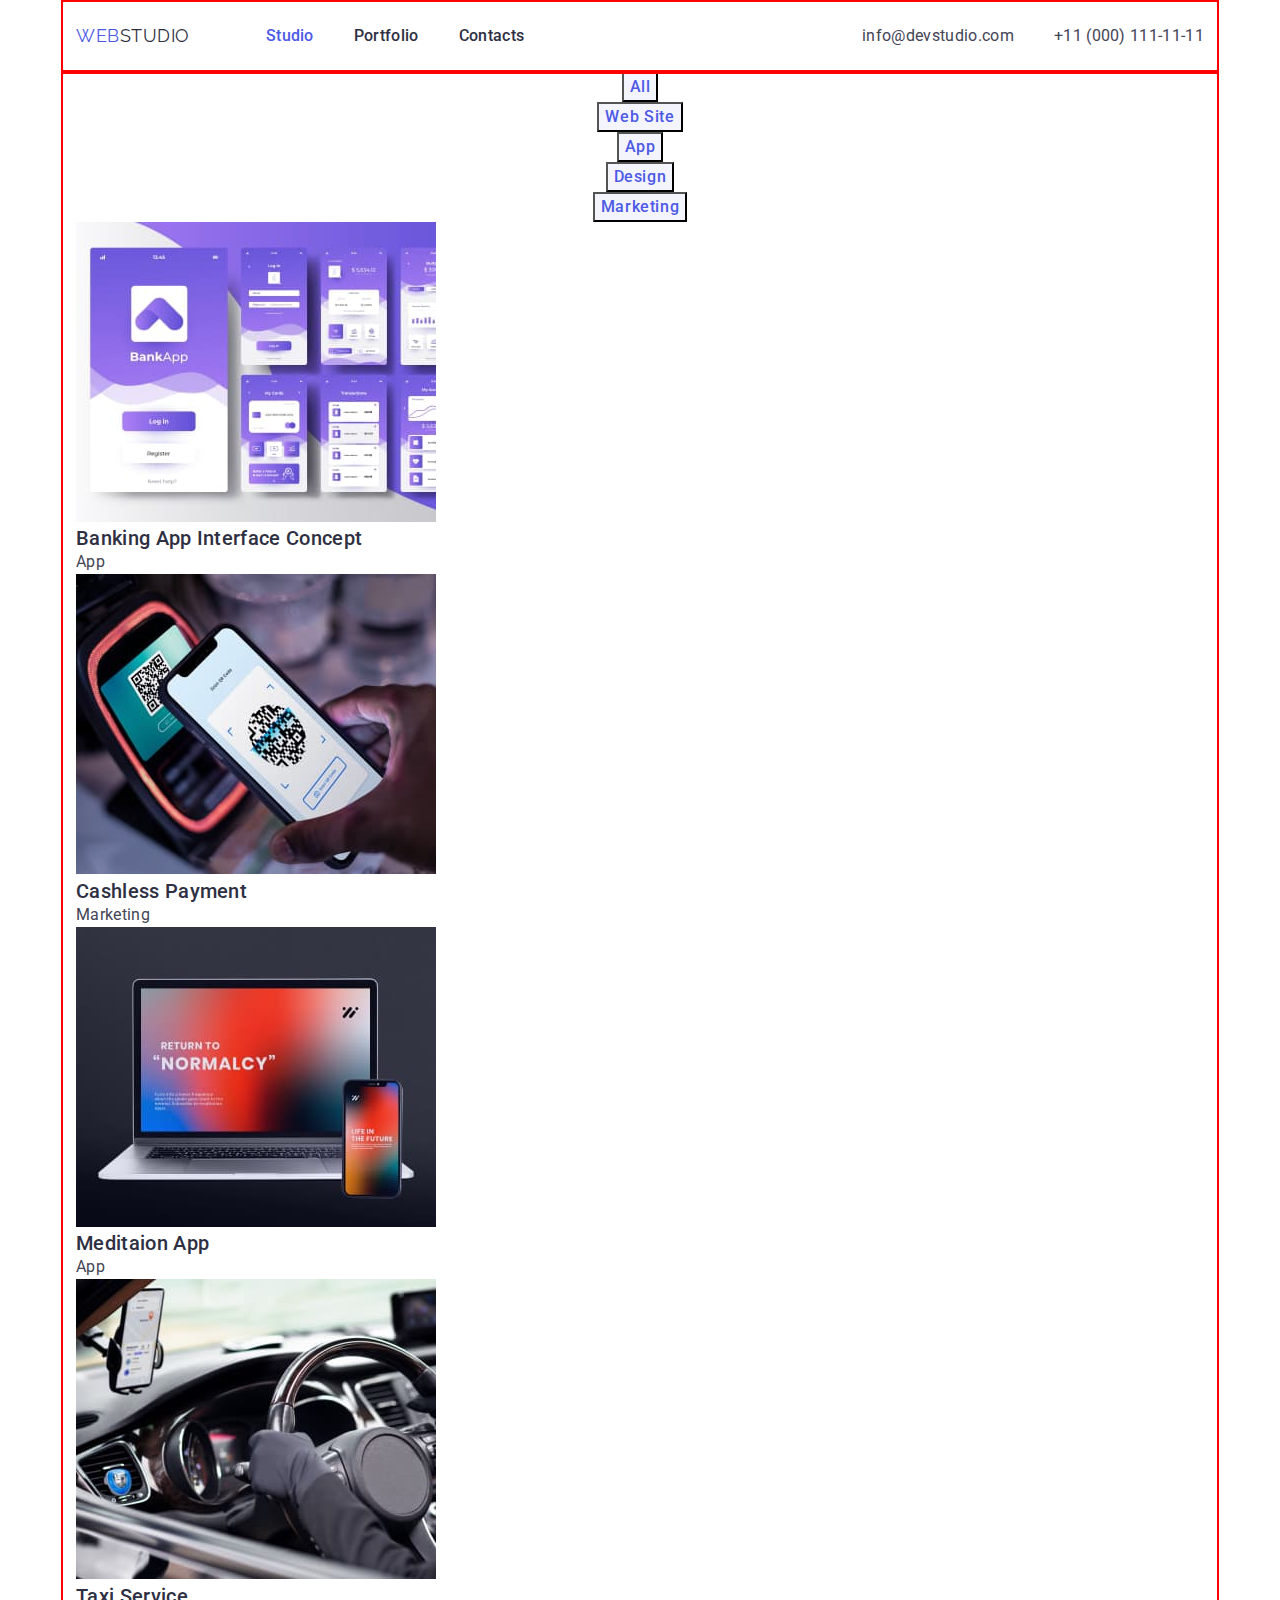
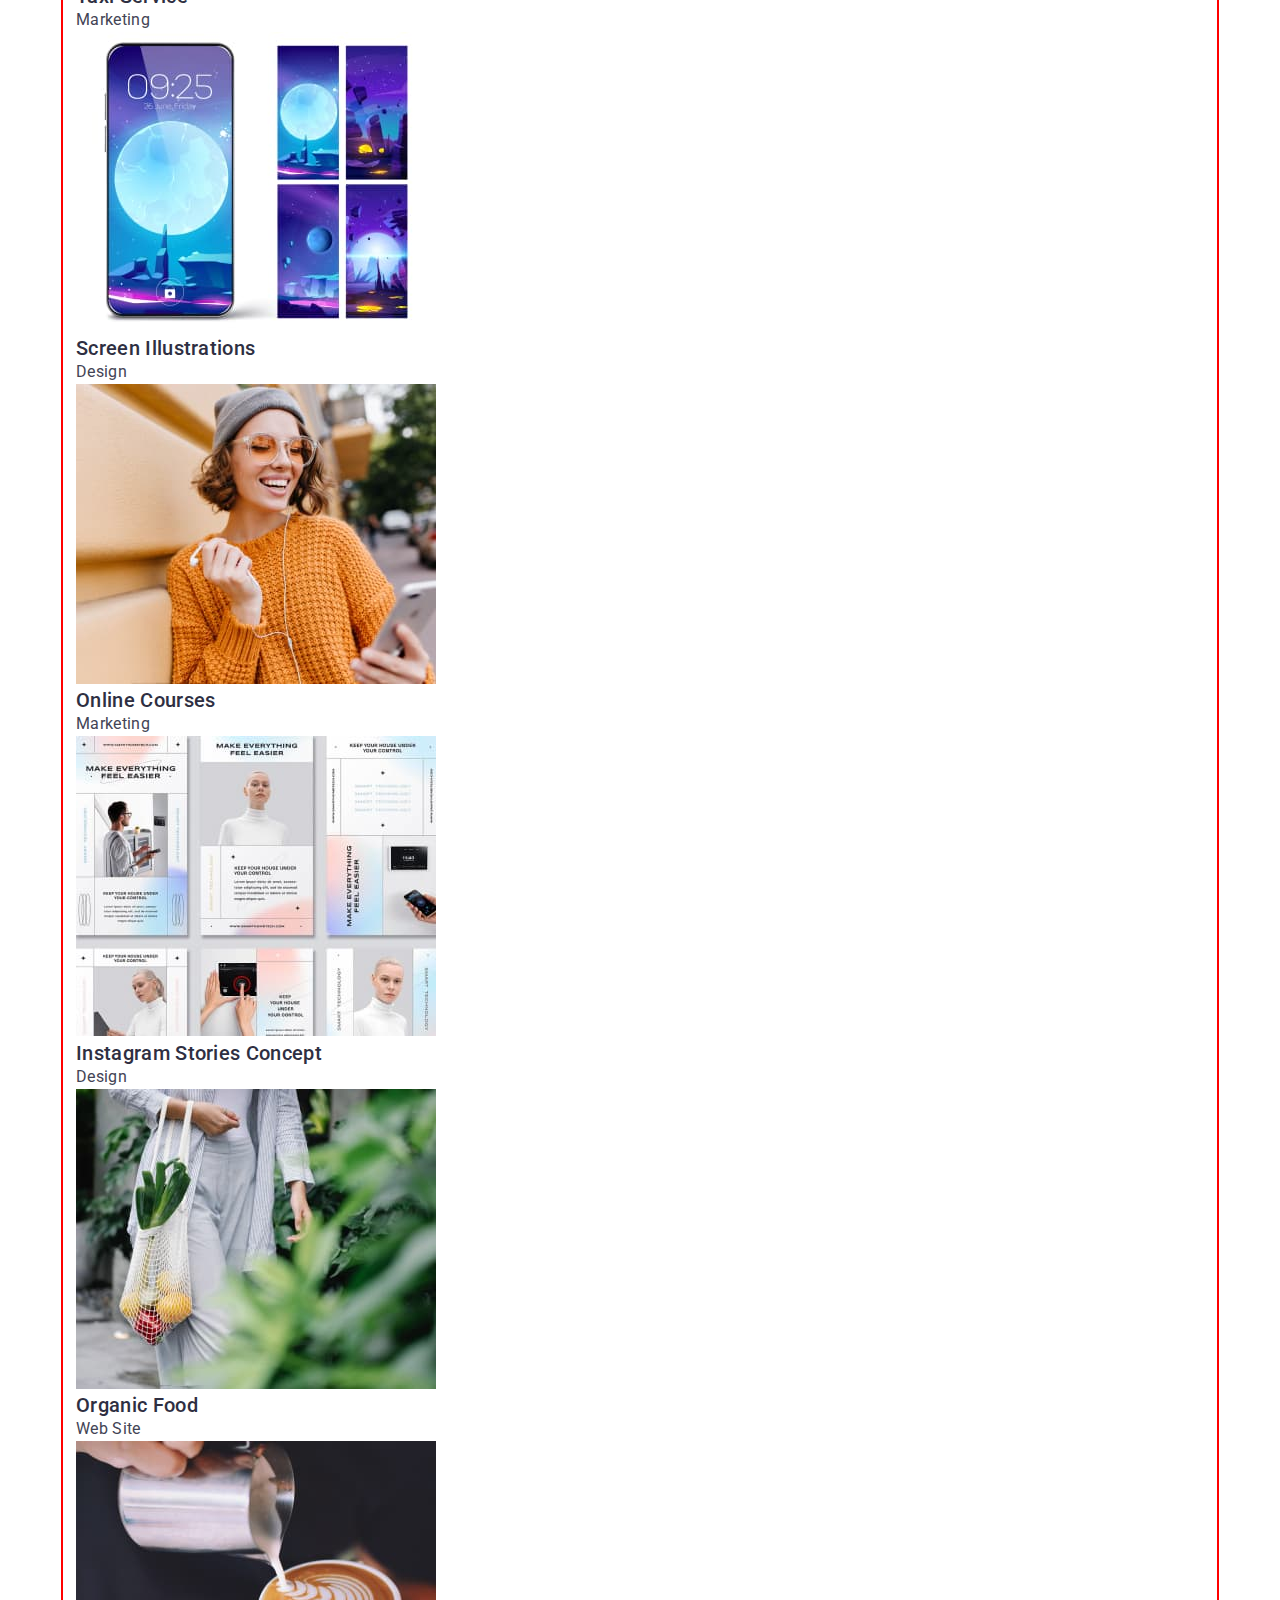
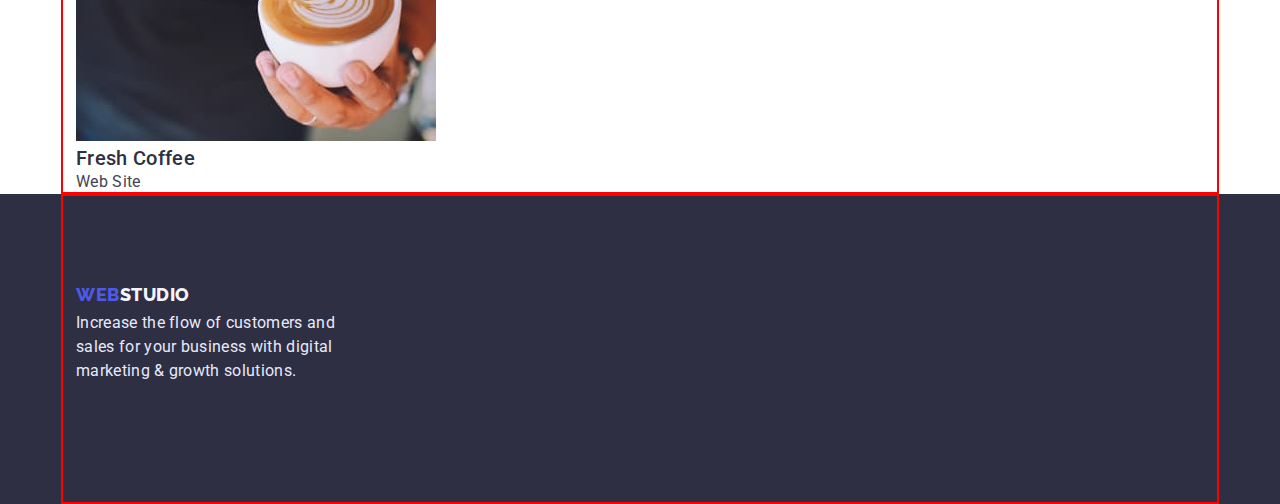
==== commit 1d12d180: "footer+" ====
--- a/portfolio.html
+++ b/portfolio.html
@@ -163,7 +163,7 @@
     </main>
     <!-- -------------------------------------- footer ------------------------------------------>
     <footer class="footer">
-      <div class="container">
+      <div class="container footer-container">
         <h2 class="visually-hidden">Call to action</h2>
         <a href="./index.html" class="link footer-logo"
           ><span class="logo-item">web</span
--- a/css/styles.css
+++ b/css/styles.css
@@ -273,7 +273,13 @@
   background-color: var(--dark);
 }
 
+.footer-container {
+  min-height: 310px;
+}
 .footer-logo {
+  display: block;
+  padding-top: 100px;
+  margin-bottom: 16px;
   font-family: 'Raleway', sans-serif;
   font-weight: 800;
   font-size: 18px;
@@ -287,6 +293,7 @@
 }
 
 .footer-text {
+  width: 264px;
   line-height: 1.5;
   color: var(--accent);
 }
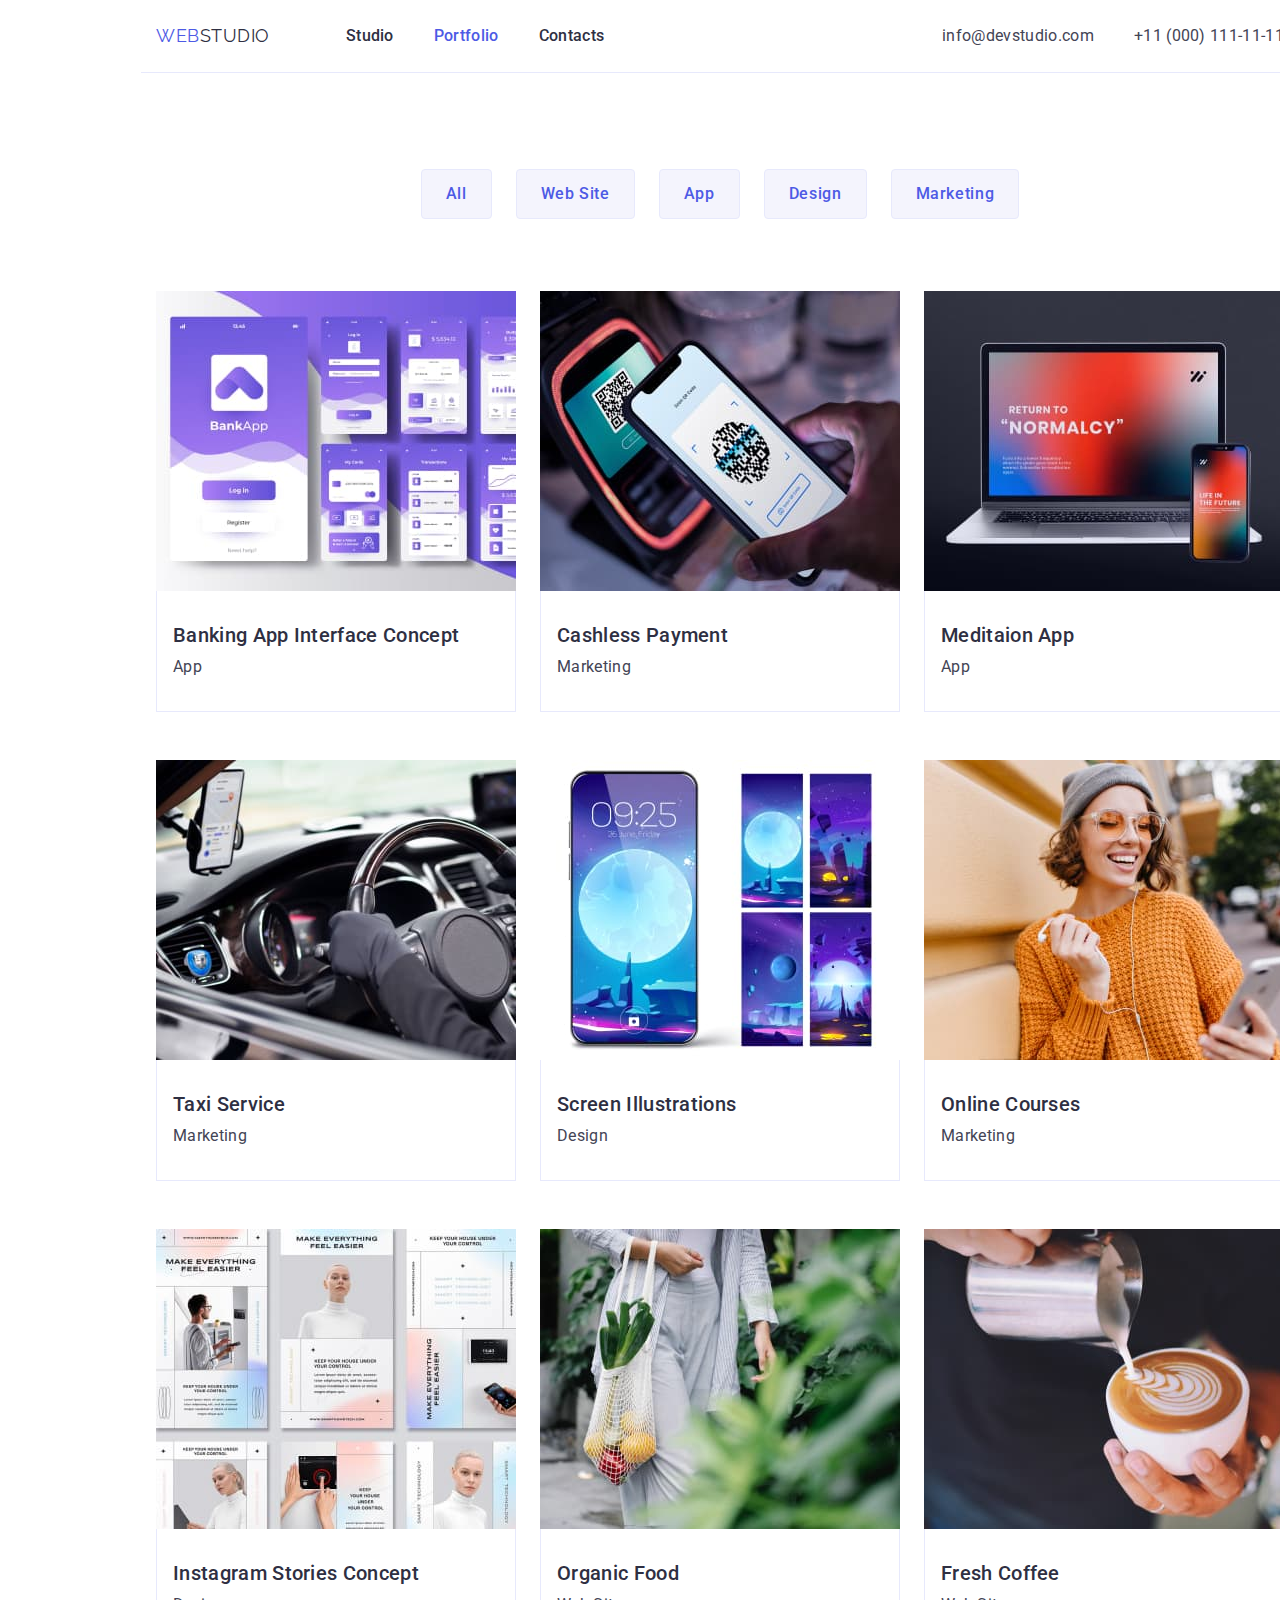
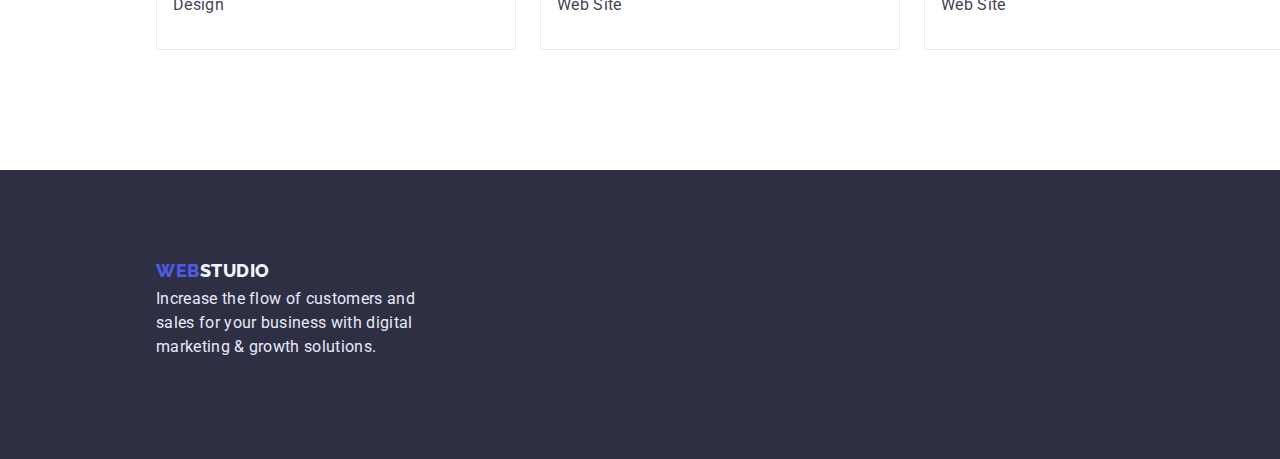
==== commit 959ba59c: "finished hw-03" ====
--- a/portfolio.html
+++ b/portfolio.html
@@ -18,7 +18,7 @@
     <link rel="stylesheet" href="./css/styles.css" />
   </head>
   <body>
-    <!----------------------------------- header-section -------------------------------------->
+    <!------------------- header-section ----------------------->
     <header class="page-header">
       <div class="container page-header-container">
         <a href="./index.html" class="link logo"
@@ -27,10 +27,10 @@
         <nav class="nav">
           <ul class="nav-list nav-container list">
             <li class="nav-list-item">
-              <a href="./index.html" class="nav-list-link link current">Studio</a>
+              <a href="./index.html" class="nav-list-link link">Studio</a>
             </li>
             <li class="nav-list-item">
-              <a href="./portfolio.html" class="nav-list-link link">Portfolio</a>
+              <a href="./portfolio.html" class="nav-list-link link current">Portfolio</a>
             </li>
             <li class="nav-list-item">
               <a href="" class="nav-list-link link">Contacts</a>
@@ -53,8 +53,8 @@
 
     <main>
       <section>
-        <div class="container">
-          <!--------------------------------------- filter ---------------------------------------->
+        <!------------------------ filter -------------------------->
+        <div class="filter-container container">
           <h1 class="visually-hidden">Our services</h1>
           <ul class="filter-list list">
             <li><button type="button" class="filter-btn pointer">All</button></li>
@@ -63,105 +63,124 @@
             <li><button type="button" class="filter-btn pointer">Design</button></li>
             <li><button type="button" class="filter-btn pointer">Marketing</button></li>
           </ul>
-
-          <!--------------------------------------- examples ---------------------------------------->
+        </div>
+        <!--------------------- examples ------------------------------>
+        <div class="examples-container container">
           <h2 class="visually-hidden">Examples</h2>
-          <ul class="examples-list list">
-            <li class="examples-item"
+          <ul class="examples-list card-set list">
+            <li class="examples-item card-set-item"
               ><img
                 src="./img-potrfolio/example-1.jpg"
                 alt="Banking App Interface Concept"
                 width="360"
                 height="300"
               />
-              <h3 class="examples-title">Banking App Interface Concept</h3>
-              <p class="examples-text">App</p>
+              <div class="examples-wrapper">
+                <h3 class="examples-title">Banking App Interface Concept</h3>
+                <p class="examples-text">App</p>
+              </div>
             </li>
-            <li class="examples-item"
+            <li class="examples-item card-set-item"
               ><img
                 src="./img-potrfolio/example-2.jpg"
                 alt="Cashless Payment"
                 width="360"
                 height="300"
               />
-              <h3 class="examples-title">Cashless Payment</h3>
-              <p class="examples-text">Marketing</p>
+              <div class="examples-wrapper">
+                <h3 class="examples-title">Cashless Payment</h3>
+                <p class="examples-text">Marketing</p>
+              </div>
             </li>
-            <li class="examples-item"
+            <li class="examples-item card-set-item"
               ><img
                 src="./img-potrfolio/example-3.jpg"
                 alt="Meditaion App"
                 width="360"
                 height="300"
               />
-              <h3 class="examples-title">Meditaion App</h3>
-              <p class="examples-text">App</p>
+              <div class="examples-wrapper">
+                <h3 class="examples-title">Meditaion App</h3>
+                <p class="examples-text">App</p>
+              </div>
             </li>
-            <li class="examples-item"
+            <li class="examples-item card-set-item"
               ><img
                 src="./img-potrfolio/example-4.jpg"
                 alt="Taxi Service"
                 width="360"
                 height="300"
               />
-              <h3 class="examples-title">Taxi Service</h3>
-              <p class="examples-text">Marketing</p>
+              <div class="examples-wrapper">
+                <h3 class="examples-title">Taxi Service</h3>
+                <p class="examples-text">Marketing</p>
+              </div>
             </li>
-            <li class="examples-item"
+            <li class="examples-item card-set-item"
               ><img
                 src="./img-potrfolio/example-5.jpg"
                 alt="Screen Illustrations"
                 width="360"
                 height="300"
               />
-              <h3 class="examples-title">Screen Illustrations</h3>
-              <p class="examples-text">Design</p>
+              <div class="examples-wrapper">
+                <h3 class="examples-title">Screen Illustrations</h3>
+                <p class="examples-text">Design</p>
+              </div>
             </li>
-            <li class="examples-item"
+            <li class="examples-item card-set-item"
               ><img
                 src="./img-potrfolio/example-6.jpg"
                 alt="Online Courses"
                 width="360"
                 height="300"
               />
-              <h3 class="examples-title">Online Courses</h3>
-              <p class="examples-text">Marketing</p>
+              <div class="examples-wrapper">
+                <h3 class="examples-title">Online Courses</h3>
+                <p class="examples-text">Marketing</p>
+              </div>
             </li>
-            <li class="examples-item"
+            <li class="examples-item card-set-item"
               ><img
                 src="./img-potrfolio/example-7.jpg"
                 alt="Instagram Stories Concept"
                 width="360"
                 height="300"
               />
-              <h3 class="examples-title">Instagram Stories Concept</h3>
-              <p class="examples-text">Design</p>
+              <div class="examples-wrapper">
+                <h3 class="examples-title">Instagram Stories Concept</h3>
+                <p class="examples-text">Design</p>
+              </div>
             </li>
-            <li class="examples-item"
+            <li class="examples-item card-set-item"
               ><img
                 src="./img-potrfolio/example-8.jpg"
                 alt="Organic Food"
                 width="360"
                 height="300"
               />
-              <h3 class="examples-title">Organic Food</h3>
-              <p class="examples-text">Web Site</p>
+              <div class="examples-wrapper">
+                <h3 class="examples-title">Organic Food</h3>
+                <p class="examples-text">Web Site</p>
+              </div>
             </li>
-            <li class="examples-item"
+            <li class="examples-item card-set-item"
               ><img
                 src="./img-potrfolio/example-9.jpg"
                 alt="Fresh Coffee"
                 width="360"
                 height="300"
               />
-              <h3 class="examples-title">Fresh Coffee</h3>
-              <p class="examples-text">Web Site</p>
+              <div class="examples-wrapper">
+                <h3 class="examples-title">Fresh Coffee</h3>
+                <p class="examples-text">Web Site</p>
+              </div>
             </li>
           </ul>
         </div>
       </section>
     </main>
-    <!-- -------------------------------------- footer ------------------------------------------>
+    <!-- ---------------- footer -------------------------->
     <footer class="footer">
       <div class="container footer-container">
         <h2 class="visually-hidden">Call to action</h2>
--- a/css/styles.css
+++ b/css/styles.css
@@ -1,20 +1,33 @@
 :root {
-  /* colors */
-  --primary-background: #ffffff;
+  /* Fonts */
+  --main-font: 'Roboto', sans-serif;
+  --secondary-font: 'Raleway', sans-serif;
+
+  /* Text colors */
+
   --primary-brand: #4d5ae5;
   --pressed-state: #404bbf;
   --dark: #2e2f42;
   --text: #434455;
   --accent: #e7e9fc;
   --light: #f4f4fd;
+
+  /* Background colors */
+  --primary-background: #ffffff;
+
+  /* others */
+  --btn-radius: 4px;
+  --indent: 24px;
+  --items: 3;
 }
 
 body {
   background-color: var(--primary-background);
   color: var(--dark);
-  font-family: 'Roboto', sans-serif;
+  font-family: var(--main-font);
   letter-spacing: 0.02em;
   font-size: 16px;
+  width: 1440px;
 }
 
 /* -------------------reset--------------- */
@@ -25,14 +38,28 @@
 h4,
 h5,
 h6,
-p,
+p {
+  margin: 0;
+}
+
 ul {
   margin: 0;
   padding: 0;
-  border: 0;
-  font-size: 100%;
-  font: inherit;
-  vertical-align: baseline;
+}
+
+a {
+  color: currentColor;
+  text-decoration: none;
+}
+
+button {
+  cursor: pointer;
+}
+
+img {
+  display: block;
+  max-width: 100%;
+  height: auto;
 }
 
 /* ---------------------reset end------------------ */
@@ -41,8 +68,8 @@
   max-width: 1158px;
   padding: 0 15px;
   margin: 0 auto;
-  outline: 2px solid red;
-  outline-offset: -2px;
+  /* outline: 1px solid red;
+  outline-offset: -1px; */
 }
 
 .list {
@@ -65,10 +92,22 @@
   overflow: hidden;
 }
 
+/* card set */
+
+.card-set {
+  display: flex;
+  flex-wrap: wrap;
+  gap: var(--indent);
+}
+
+.card-set-item {
+  flex-basis: calc((100% - (var(--indent) * (var(--items) - 1))) / var(--items));
+}
+
 /* ------------------header sectoin---------------*/
 
 .logo {
-  font-family: 'Raleway', sans-serif;
+  font-family: var(--secondary-font);
   font-size: 18px;
   line-height: 1.33;
   letter-spacing: 0.03em;
@@ -116,7 +155,7 @@
 .page-header-container {
   display: flex;
   align-items: center;
-  margin-bottom: 0px;
+  border-bottom: 1px solid var(--accent);
 }
 
 .nav-container {
@@ -146,8 +185,7 @@
 
 .main-title {
   padding-top: 188px;
-  padding-bottom: 48px;
-  margin: 0 auto;
+  margin: 0 auto 48px;
   width: 496px;
   font-weight: 700;
   font-size: 56px;
@@ -159,9 +197,10 @@
 
 .hero-btn {
   display: block;
-  margin: 0 auto;
+  margin-left: auto;
+  margin-right: auto;
   border: none;
-  border-radius: 4px;
+  border-radius: var(--btn-radius);
   padding: 16px 32px;
   font-family: inherit;
   font-weight: 500;
@@ -183,7 +222,17 @@
 }
 
 /* ------------------advantages------------------------ */
+.advantages-list {
+  display: flex;
+  padding: 120px 0;
+  gap: var(--indent);
+}
+
+.advantages-item {
+  width: 264px;
+}
 .advantages-slogan {
+  margin-bottom: 8px;
   font-weight: 500;
   font-size: 20px;
   line-height: 1.2;
@@ -197,6 +246,7 @@
 
 /* ----------------features---------------------- */
 .features-title {
+  margin-bottom: 72px;
   font-weight: 700;
   font-size: 36px;
   line-height: 1.11;
@@ -205,12 +255,18 @@
   letter-spacing: 0.02em;
 }
 
+.features-list {
+  padding-bottom: 120px;
+}
+
 /* ------------------------teem----------------------*/
 .teem-section {
   background-color: var(--light);
 }
 
 .teem-title {
+  padding-top: 120px;
+  margin-bottom: 72px;
   font-weight: 700;
   font-size: 36px;
   line-height: 1.11;
@@ -218,8 +274,20 @@
   text-transform: capitalize;
   letter-spacing: 0.02em;
 }
-
+.teem-list {
+  display: flex;
+  padding-bottom: 120px;
+  gap: var(--indent);
+  --items: 4;
+}
+
+.teem-wrapper {
+  padding: 32px 16px;
+  border-radius: 0px 0px var(--btn-radius) var(--btn-radius);
+  background-color: var(--primary-background);
+}
 .teem-list-name {
+  margin-bottom: 8px;
   font-weight: 500;
   font-size: 20px;
   line-height: 1.2;
@@ -233,14 +301,24 @@
   color: var(--text);
 }
 
+.soc-list {
+  margin-top: 8px;
+}
 /*----------------------PORTFOLIO------------------ */
 
 /*---------------------- filter --------------------*/
 
 .filter-list {
-  text-align: center;
+  display: flex;
+  gap: var(--indent);
+  justify-content: center;
+  padding-top: 96px;
+  padding-bottom: 72px;
 }
 .filter-btn {
+  padding: 12px 24px;
+  border: 1px solid var(--accent);
+  border-radius: var(--btn-radius);
   font-family: inherit;
   font-weight: 500;
   font-size: 16px;
@@ -257,7 +335,9 @@
 }
 
 /* ---------------------examples------------------- */
+
 .examples-title {
+  margin-bottom: 8px;
   font-weight: 500;
   font-size: 20px;
   line-height: 1.2;
@@ -268,19 +348,26 @@
   color: var(--text);
 }
 
+.examples-wrapper {
+  padding: 32px 0 32px 16px;
+  margin-bottom: 24px;
+  border: 1px solid var(--accent);
+  border-top: none;
+}
+
+.examples-list {
+  padding-bottom: 96px;
+}
 /* -----------------------------footer------------------------------- */
 .footer {
   background-color: var(--dark);
 }
 
-.footer-container {
-  min-height: 310px;
-}
 .footer-logo {
   display: block;
   padding-top: 100px;
   margin-bottom: 16px;
-  font-family: 'Raleway', sans-serif;
+  font-family: var(--secondary-font);
   font-weight: 800;
   font-size: 18px;
   line-height: 1.17px;
@@ -293,6 +380,7 @@
 }
 
 .footer-text {
+  padding-bottom: 100px;
   width: 264px;
   line-height: 1.5;
   color: var(--accent);
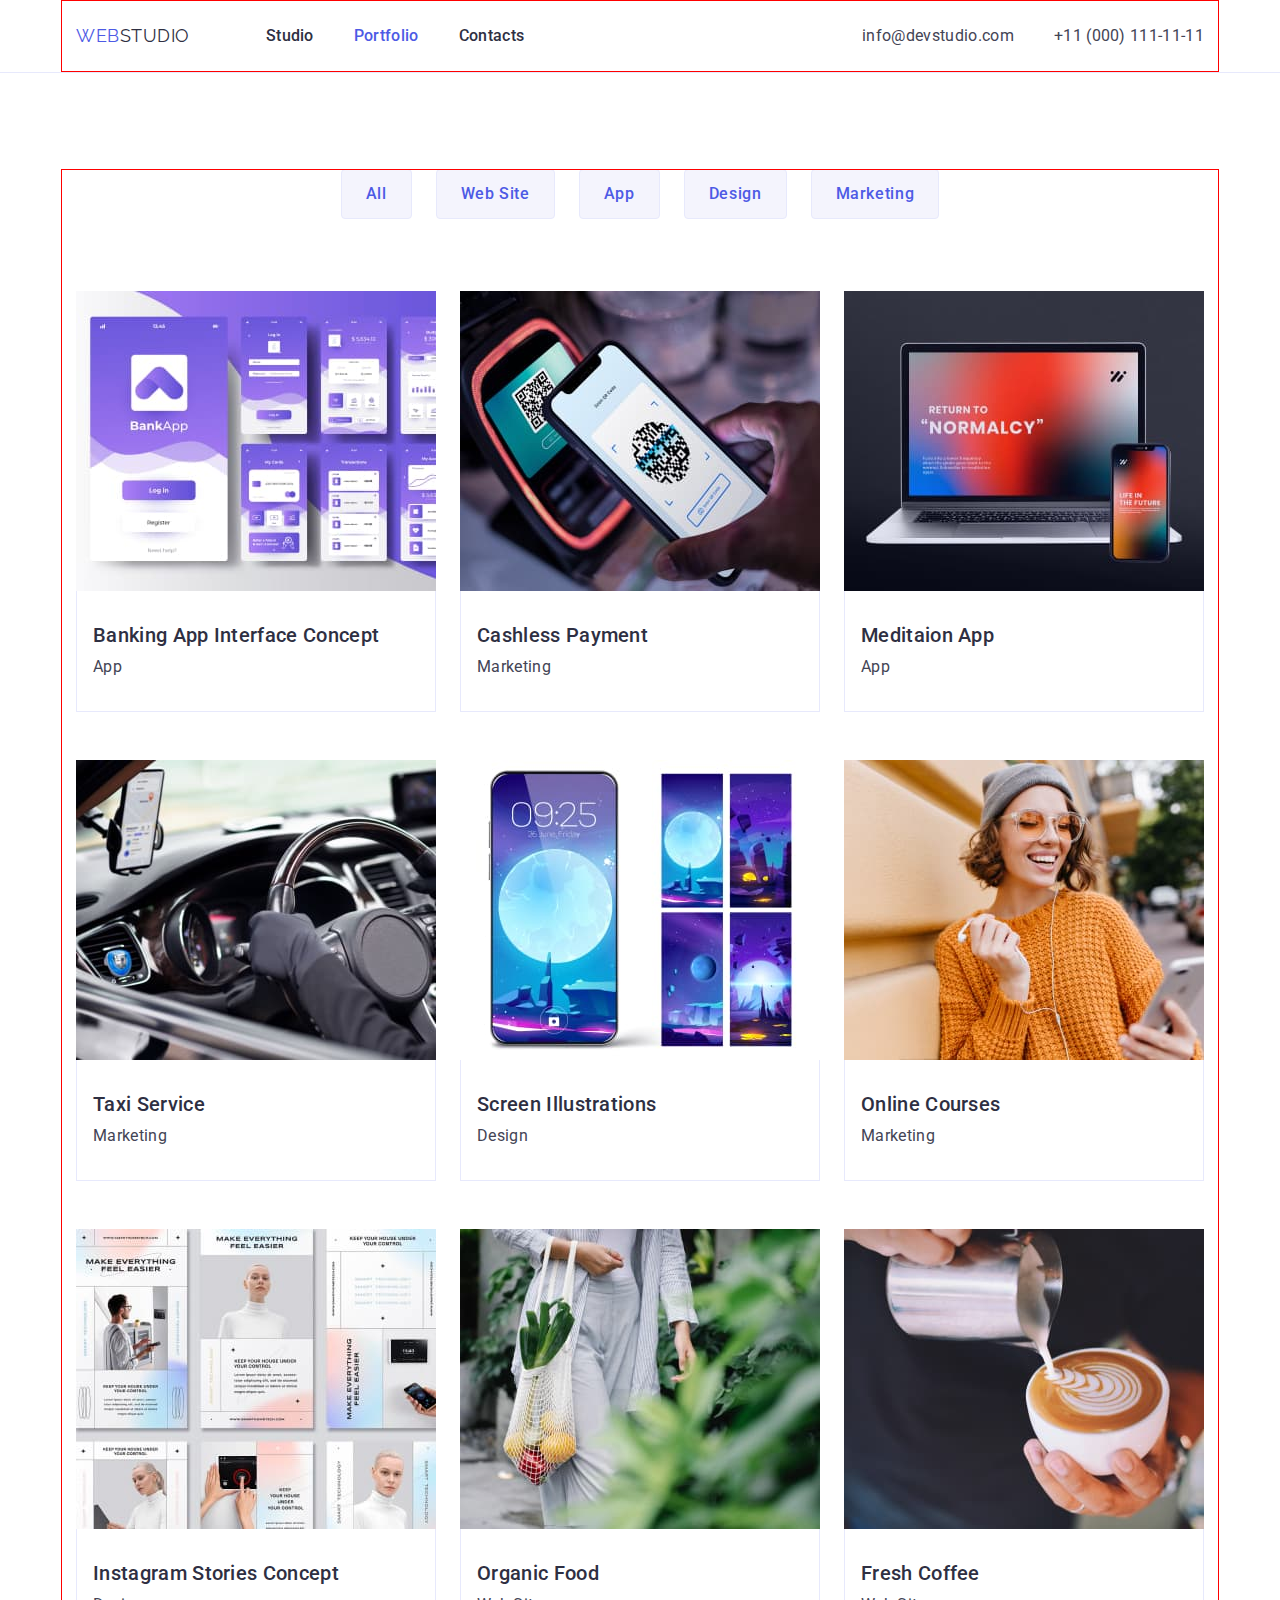
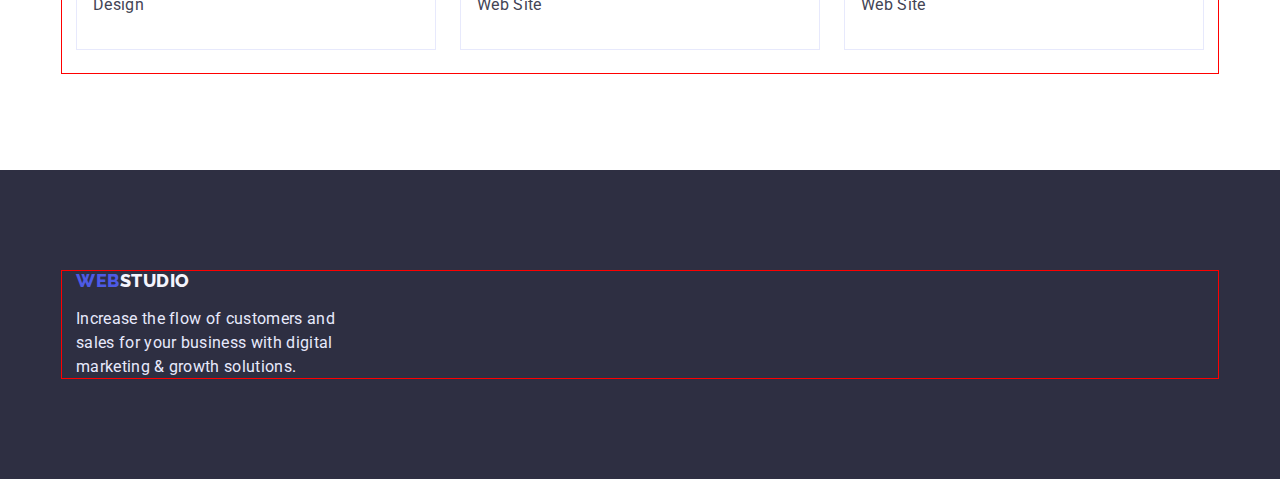
==== commit 45535258: "corrected" ====
--- a/portfolio.html
+++ b/portfolio.html
@@ -18,7 +18,7 @@
     <link rel="stylesheet" href="./css/styles.css" />
   </head>
   <body>
-    <!------------------- header-section ----------------------->
+    <!---------------- header-------------------->
     <header class="page-header">
       <div class="container page-header-container">
         <a href="./index.html" class="link logo"
@@ -53,7 +53,7 @@
 
     <main>
       <section>
-        <!------------------------ filter -------------------------->
+        <!------------------- filter --------------------->
         <div class="filter-container container">
           <h1 class="visually-hidden">Our services</h1>
           <ul class="filter-list list">
@@ -63,10 +63,8 @@
             <li><button type="button" class="filter-btn pointer">Design</button></li>
             <li><button type="button" class="filter-btn pointer">Marketing</button></li>
           </ul>
-        </div>
-        <!--------------------- examples ------------------------------>
-        <div class="examples-container container">
-          <h2 class="visually-hidden">Examples</h2>
+
+          <!------------------- examples ------------------>
           <ul class="examples-list card-set list">
             <li class="examples-item card-set-item"
               ><img
@@ -180,7 +178,7 @@
         </div>
       </section>
     </main>
-    <!-- ---------------- footer -------------------------->
+    <!-- ---------------- footer -------------------->
     <footer class="footer">
       <div class="container footer-container">
         <h2 class="visually-hidden">Call to action</h2>
--- a/css/styles.css
+++ b/css/styles.css
@@ -16,7 +16,6 @@
   --primary-background: #ffffff;
 
   /* others */
-  --btn-radius: 4px;
   --indent: 24px;
   --items: 3;
 }
@@ -27,7 +26,6 @@
   font-family: var(--main-font);
   letter-spacing: 0.02em;
   font-size: 16px;
-  width: 1440px;
 }
 
 /* -------------------reset--------------- */
@@ -42,34 +40,35 @@
   margin: 0;
 }
 
-ul {
+ul,
+ol {
   margin: 0;
   padding: 0;
 }
 
-a {
-  color: currentColor;
-  text-decoration: none;
-}
-
-button {
-  cursor: pointer;
-}
-
 img {
   display: block;
   max-width: 100%;
   height: auto;
 }
-
+button {
+  display: block;
+  cursor: pointer;
+  border: none;
+  border-radius: 4px;
+}
 /* ---------------------reset end------------------ */
 
+.section {
+  padding: 120px 0;
+}
+
 .container {
-  max-width: 1158px;
+  width: 1158px;
   padding: 0 15px;
   margin: 0 auto;
-  /* outline: 1px solid red;
-  outline-offset: -1px; */
+  outline: 1px solid red;
+  outline-offset: -1px;
 }
 
 .list {
@@ -107,6 +106,7 @@
 /* ------------------header sectoin---------------*/
 
 .logo {
+  margin-right: 76px;
   font-family: var(--secondary-font);
   font-size: 18px;
   line-height: 1.33;
@@ -119,7 +119,6 @@
 }
 .logo-syllable {
   color: var(--dark);
-  margin-right: 76px;
 }
 
 .nav-list {
@@ -155,9 +154,11 @@
 .page-header-container {
   display: flex;
   align-items: center;
+}
+
+.page-header {
   border-bottom: 1px solid var(--accent);
 }
-
 .nav-container {
   display: flex;
   align-items: center;
@@ -175,16 +176,11 @@
 
 .hero {
   background-color: var(--dark);
-}
-
-.hero-container {
-  display: block;
-  align-items: center;
-  min-height: 600px;
+  padding: 188px 0;
+  text-align: center;
 }
 
 .main-title {
-  padding-top: 188px;
   margin: 0 auto 48px;
   width: 496px;
   font-weight: 700;
@@ -199,8 +195,6 @@
   display: block;
   margin-left: auto;
   margin-right: auto;
-  border: none;
-  border-radius: var(--btn-radius);
   padding: 16px 32px;
   font-family: inherit;
   font-weight: 500;
@@ -222,9 +216,9 @@
 }
 
 /* ------------------advantages------------------------ */
+
 .advantages-list {
   display: flex;
-  padding: 120px 0;
   gap: var(--indent);
 }
 
@@ -255,17 +249,12 @@
   letter-spacing: 0.02em;
 }
 
-.features-list {
-  padding-bottom: 120px;
-}
-
 /* ------------------------teem----------------------*/
 .teem-section {
   background-color: var(--light);
 }
 
 .teem-title {
-  padding-top: 120px;
   margin-bottom: 72px;
   font-weight: 700;
   font-size: 36px;
@@ -276,14 +265,13 @@
 }
 .teem-list {
   display: flex;
-  padding-bottom: 120px;
   gap: var(--indent);
   --items: 4;
 }
 
 .teem-wrapper {
   padding: 32px 16px;
-  border-radius: 0px 0px var(--btn-radius) var(--btn-radius);
+  border-radius: 0px 0px 4px 4px;
   background-color: var(--primary-background);
 }
 .teem-list-name {
@@ -312,13 +300,11 @@
   display: flex;
   gap: var(--indent);
   justify-content: center;
-  padding-top: 96px;
-  padding-bottom: 72px;
+  margin-bottom: 72px;
 }
 .filter-btn {
   padding: 12px 24px;
   border: 1px solid var(--accent);
-  border-radius: var(--btn-radius);
   font-family: inherit;
   font-weight: 500;
   font-size: 16px;
@@ -335,6 +321,11 @@
 }
 
 /* ---------------------examples------------------- */
+
+.filter-container {
+  margin-top: 96px;
+  margin-bottom: 96px;
+}
 
 .examples-title {
   margin-bottom: 8px;
@@ -355,22 +346,19 @@
   border-top: none;
 }
 
-.examples-list {
-  padding-bottom: 96px;
-}
 /* -----------------------------footer------------------------------- */
 .footer {
   background-color: var(--dark);
+  padding: 100px 0;
 }
 
 .footer-logo {
   display: block;
-  padding-top: 100px;
   margin-bottom: 16px;
   font-family: var(--secondary-font);
   font-weight: 800;
   font-size: 18px;
-  line-height: 1.17px;
+  line-height: 1.17;
   letter-spacing: 0.03em;
   text-transform: uppercase;
 }
@@ -380,7 +368,6 @@
 }
 
 .footer-text {
-  padding-bottom: 100px;
   width: 264px;
   line-height: 1.5;
   color: var(--accent);
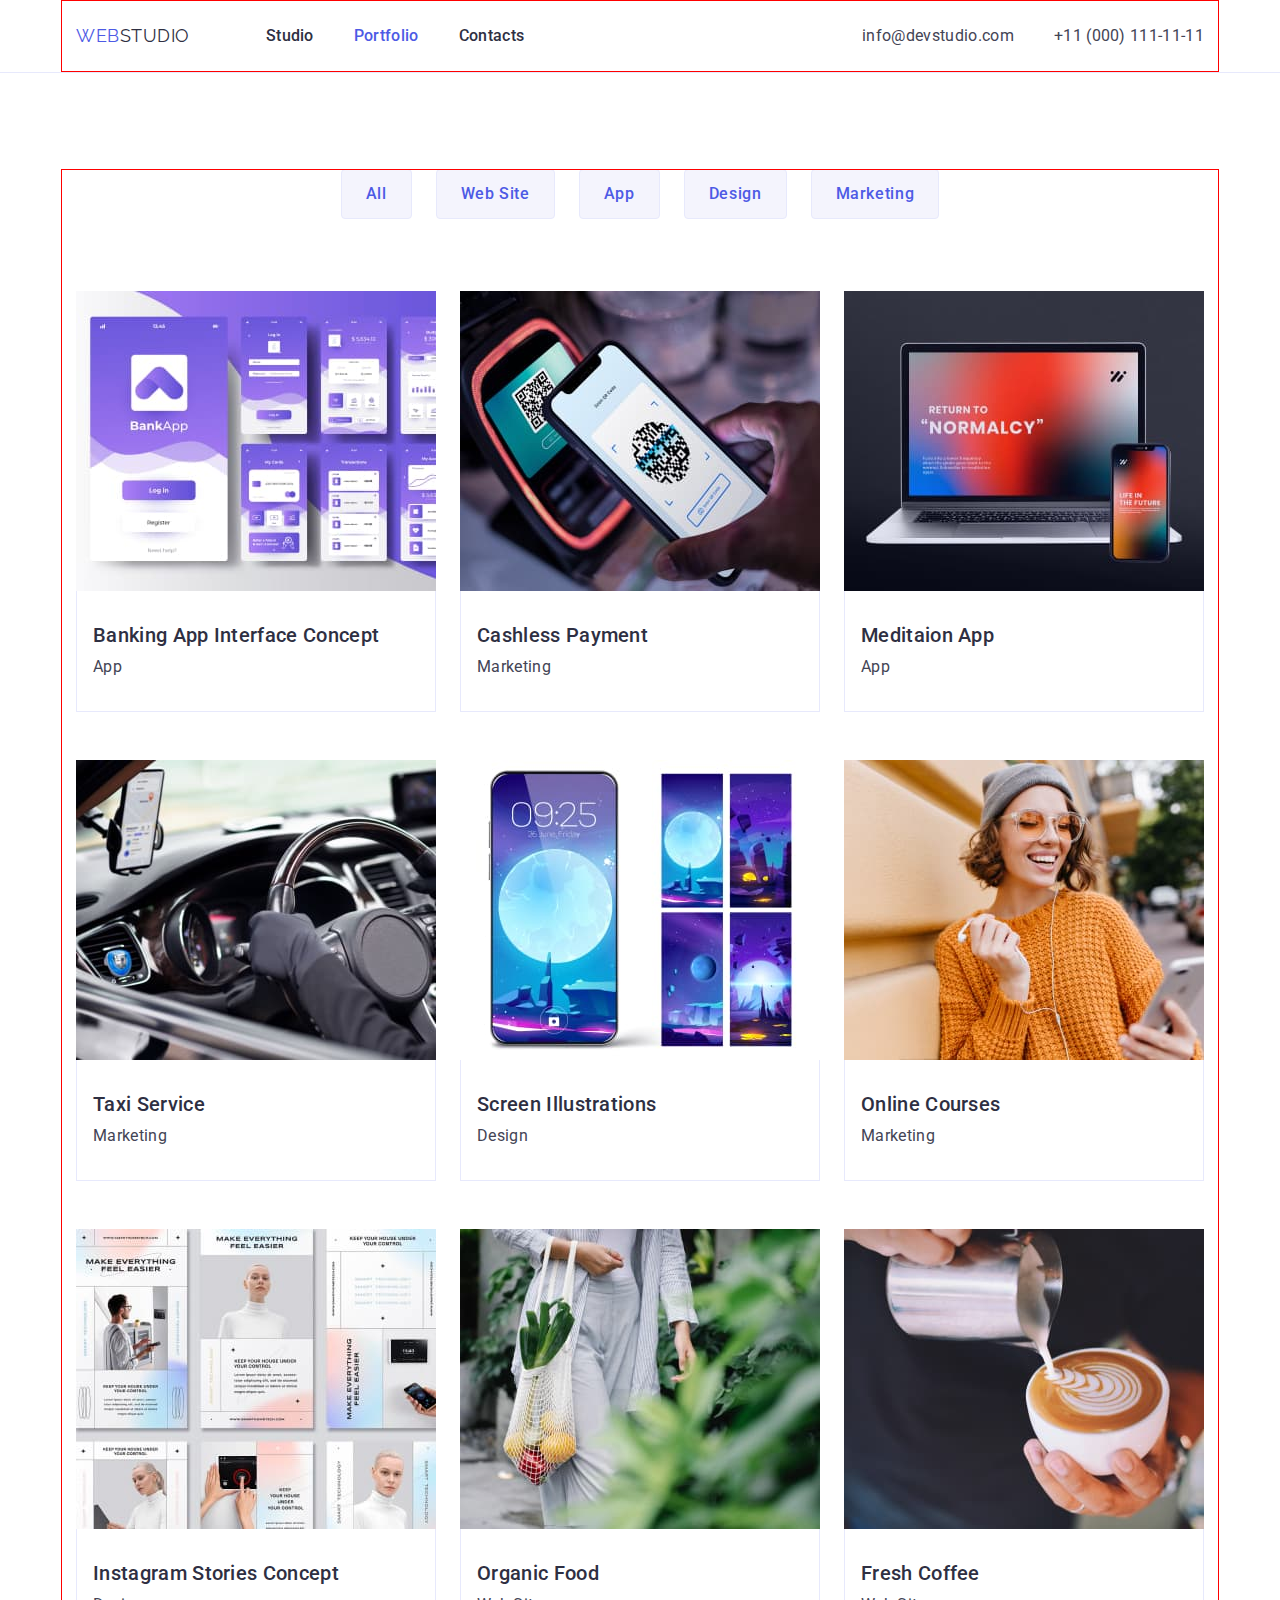
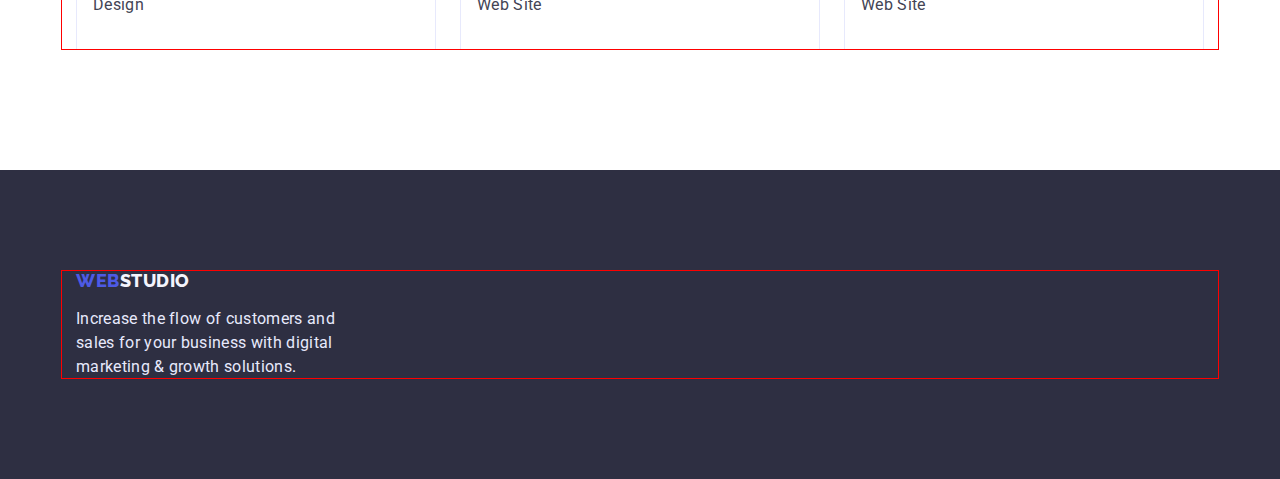
==== commit 5a422870: "accepted" ====
--- a/portfolio.html
+++ b/portfolio.html
@@ -52,7 +52,7 @@
     </header>
 
     <main>
-      <section>
+      <section class="filter-section">
         <!------------------- filter --------------------->
         <div class="filter-container container">
           <h1 class="visually-hidden">Our services</h1>
--- a/css/styles.css
+++ b/css/styles.css
@@ -96,7 +96,7 @@
 .card-set {
   display: flex;
   flex-wrap: wrap;
-  gap: var(--indent);
+  gap: 48px var(--indent);
 }
 
 .card-set-item {
@@ -239,6 +239,10 @@
 }
 
 /* ----------------features---------------------- */
+.works {
+  padding-top: 0;
+}
+
 .features-title {
   margin-bottom: 72px;
   font-weight: 700;
@@ -322,9 +326,9 @@
 
 /* ---------------------examples------------------- */
 
-.filter-container {
+.filter-section {
   margin-top: 96px;
-  margin-bottom: 96px;
+  margin-bottom: 120px;
 }
 
 .examples-title {
@@ -341,7 +345,6 @@
 
 .examples-wrapper {
   padding: 32px 0 32px 16px;
-  margin-bottom: 24px;
   border: 1px solid var(--accent);
   border-top: none;
 }
